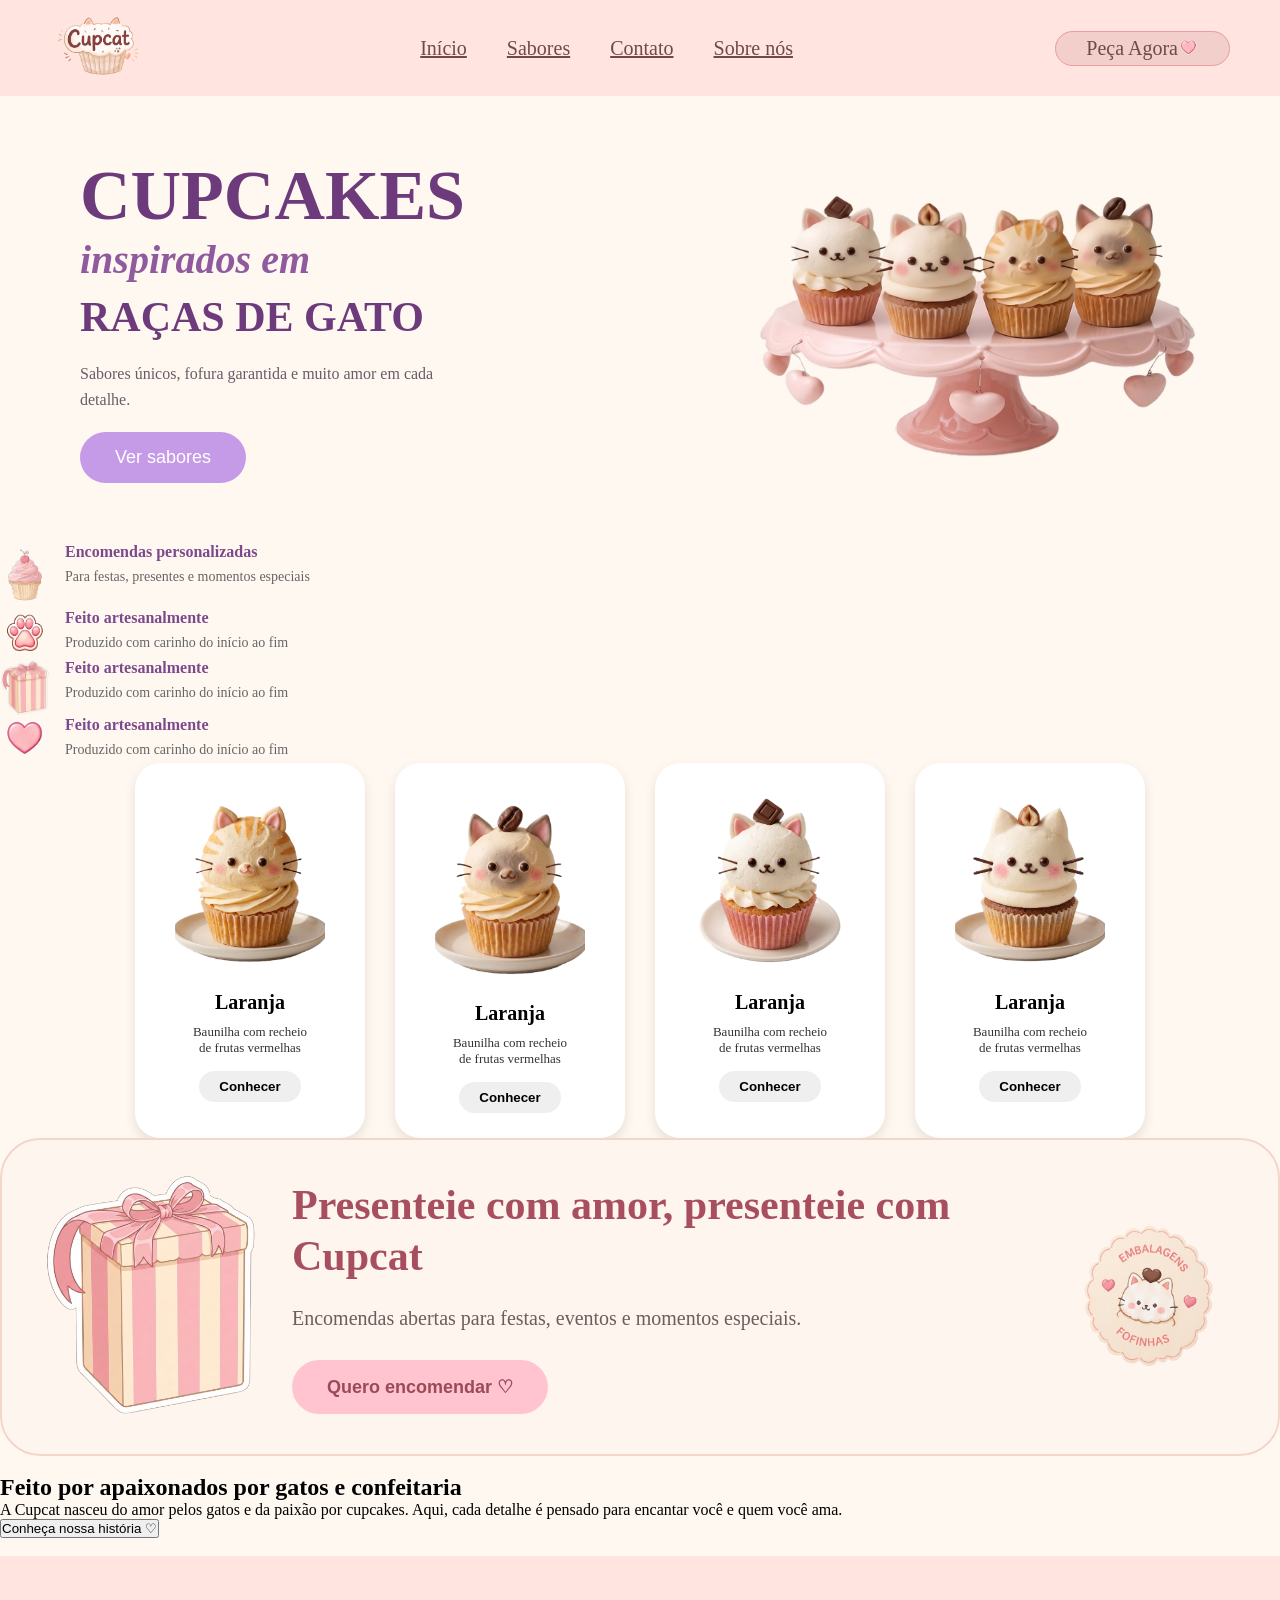
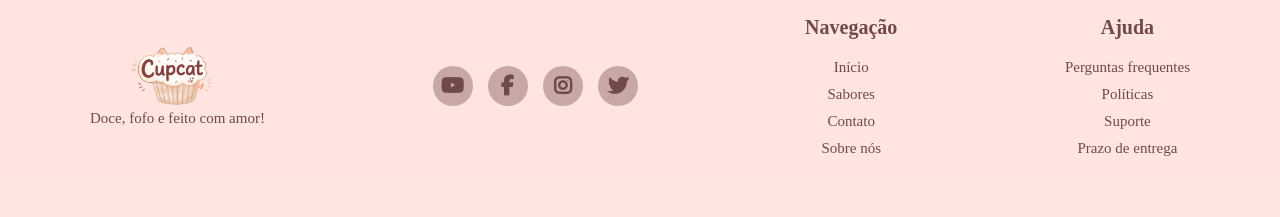
==== LandingPage.html @ 3f10b213 "CupCat" ====
<!DOCTYPE html>
<html lang="PT-BR">
<head>
    <meta charset="UTF-8">
    <meta name="viewport" content="width=device-width, initial-scale=1.0">
    <link rel="stylesheet" href="Style.css">
    <link rel="short icon" href="Art CupCat/LogoSemFundo.png">
    <link rel="stylesheet" href="https://cdnjs.cloudflare.com/ajax/libs/font-awesome/6.5.0/css/all.min.css">
    <title>CupCat</title>
</head>
    <nav>
        <div class="logo">
            <img src="Art CupCat/LogoSemFundo.png" alt="Logo CupCat">
        </div>
        <ul class="menu">
            <a href="#">Início</a>
            <a href="#">Sabores</a>
            <a href="#">Contato</a>
            <a href="#">Sobre nós</a>
        </ul>
        <button class="button">
            Peça Agora 
            <img src="Art CupCat/icons/iconcoracao.png" alt="Coração">
        </button>
    </nav>


    <section class="hero">
        <div class="hero-text">
            <h1>CUPCAKES</h1>

            <h2>inspirados em</h2>

            <h3>RAÇAS DE GATO</h3>

            <p>
            Sabores únicos, fofura garantida
            e muito amor em cada detalhe.
            </p>

            <button>Ver sabores</button>
        </div>

        <div class="cupcakesprato">
            <img src="Art CupCat/cupcakes/cupcakesJntos.png" alt="prato de cupcakes">
        </div>
    </section>

    <main class="beneficios">
        <div class="benefit-card">
            <img src="Art CupCat/icons/iconcupcake.png" alt="Cupcake">
            
            <div>
            <h4>Encomendas personalizadas</h4>
            <p>Para festas, presentes e momentos especiais</p>
            </div>
        </div>

        <div class="benefit-card">
            <img src="Art CupCat/icons/iconPata.png" alt="Patinha">
            
            <div>
            <h4>Feito artesanalmente</h4>
            <p>Produzido com carinho do início ao fim</p>
            </div>
        </div>
        <div class="benefit-card">
            <img src="Art CupCat/icons/iconcaixa.png" alt="Caixa Presente">
            
            <div>
            <h4>Feito artesanalmente</h4>
            <p>Produzido com carinho do início ao fim</p>
            </div>
        </div>
        <div class="benefit-card">
            <img src="Art CupCat/icons/iconcoracao.png" alt="Coração">
            
            <div>
            <h4>Feito artesanalmente</h4>
            <p>Produzido com carinho do início ao fim</p>
            </div>
        </div>
    </main>

    <main>
        <section class="sabores">
            <div class="cards">
                <div class="card">
                    <img src="Art CupCat/cupcakes/cupcatLaranja.png" alt="Persa">
                    <h2>Laranja</h2>
                    <p>Baunilha com recheio<br>de frutas vermelhas</p>
                    <button class="button-cards">Conhecer</button>
                </div>
                <div class="card">
                    <img src="Art CupCat/cupcakes/café.png" alt="Persa">
                    <h2>Laranja</h2>
                    <p>Baunilha com recheio<br>de frutas vermelhas</p>
                    <button class="button-cards">Conhecer</button>
                </div>
                <div class="card">
                    <img src="Art CupCat/cupcakes/chocvanilla.png" alt="Persa">
                    <h2>Laranja</h2>
                    <p>Baunilha com recheio<br>de frutas vermelhas</p>
                    <button class="button-cards">Conhecer</button>
                </div>
                <div class="card">
                    <img src="Art CupCat/cupcakes/avela.png" alt="Persa">
                    <h2>Laranja</h2>
                    <p>Baunilha com recheio<br>de frutas vermelhas</p>
                    <button class="button-cards">Conhecer</button>
                </div>
            </div>
        </section>
    </main>


    <div class="promo-card">

        <div class="promo-image">
            <img src="Art CupCat/icons/iconcaixa.png" alt="">
        </div>

        <div class="promo-content">
            <h2>
                Presenteie com amor,
                presenteie com Cupcat
            </h2>

            <p>
                Encomendas abertas para festas,
                eventos e momentos especiais.
            </p>

            <button>Quero encomendar ♡</button>
        </div>

        <div class="promo-side">
            <img src="Art CupCat/icons/seloEmbalagens.png" alt="">
        </div>
    </div>

    <div>
        <div class="promo-image">
            <img src="img/cozinheiro.png" alt="">
        </div>
        <div>
            <h2>
                Feito por apaixonados
                por gatos e confeitaria
            </h2>
            <p>
                A Cupcat nasceu do amor pelos gatos e da paixão
                por cupcakes. Aqui, cada detalhe é pensado para
                encantar você e quem você ama.
            </p>

        <button>Conheça nossa história ♡</button>
        </div>
        <div class="promo-side">
            <img src="img/novelo.png" alt="">
        </div>
    </div>


    <footer class="footer">
        <div class="footer-container">
            <div class="footerLogo">
                <img src="Art CupCat/LogoSemFundo.png" alt="Logo CupCat">
                <p>Doce, fofo e feito com amor!</p>
            </div>

            <div class="social">
                <i class="fa-brands fa-youtube"></i>
                <i class="fa-brands fa-facebook-f"></i>
                <i class="fa-brands fa-instagram"></i>
                <i class="fa-brands fa-twitter"></i>
            </div>

            <div class="footer-links">
                <h3>Navegação</h3>
                <a href="#">Início</a>
                <a href="#">Sabores</a>
                <a href="#">Contato</a>
                <a href="#">Sobre nós</a>
            </div>
            <div class="footer-links">
                <h3>Ajuda</h3>
                <a href="#">Perguntas frequentes</a>
                <a href="#">Políticas</a>
                <a href="#">Suporte</a>
                <a href="#">Prazo de entrega</a>
            </div>
        </div>
        
    </footer>
</body>
</html>
---- Style.css ----
/* variavel para cores */
:root {
    --roxo:       #b89fd4;
    --roxo-escuro:#8b6baa;
    --rosa:       #f7c5d5;
    --rosa-escuro:#e89ab5;
    --sakura: #ec9c9d;
    --gateway-smoke: #70494a;
    --creme:      #fff8f0;
    --amarelo:    #fef3c7;
    --misty-rose:   #f2cfca;
    --rosa-escurinho: #ca93a6;
    --mistky-clarinho: #ffe0dcca;
}

* {
    margin: 0;
    padding: 0;
    box-sizing: border-box;
}

body {
    background-color: var(--creme);
}
nav {
    background-color: var(--mistky-clarinho);
    display: flex;
    justify-content: space-between;
    align-items: center;
    padding: 16px 50px;
}
.logo img {
    height: 60px;
}
.menu {
    font-size: 20px;
    display: flex;
    align-items: center;
    gap: 40px;
    font-family: Georgia, 'Times New Roman', Times, serif;
    flex-wrap: wrap;
}
.menu a {
    color: var(--gateway-smoke);
    font-weight: 500;
}
.menu a:hover {
    color: var(--sakura);
}
.button {
    align-items: center;
    background-color: var(--misty-rose);
    color: var(--gateway-smoke);
    padding: 5px 30px;
    font-size: 20px;
    border: 1px solid var( --sakura);
    border-radius: 30px;
    font-family: Georgia, 'Times New Roman', Times, serif;
    display: flex;
    align-items: center;
    justify-content: center;
}
.button:hover {
    background-color: var(--sakura);
}
.button img {
    height: 20px;
    
}


.hero{
  display:flex;
  justify-content:space-between;
  align-items:center;
  padding:60px 80px;
}

.hero-text{
  max-width:400px;
}

.hero-text h1{
  font-size:70px;
  color:#6d3b7c;
  margin:0;
}

.hero-text h2{
  font-size:40px;
  font-style:italic;
  color:#8f5a9e;
  margin:0;
}

.hero-text h3{
  font-size:42px;
  color:#6d3b7c;
  margin-top:10px;
}

.hero-text p{
  color:#6b5b68;
  line-height:1.6;
  margin:20px 0;
}

.hero-text button{
  background:#c59be7;
  color:white;
  border:none;
  padding:15px 35px;
  border-radius:40px;
  font-size:18px;
  cursor:pointer;
  transition:.3s;
}

.hero-text button:hover{
  transform:scale(1.05);
}

/* IMAGEM */

.cupcakesprato img{
  width: 450px;
}
/* BENEFITS */

.benefits{
  background:white;
  margin:40px;
  border-radius:40px;
  padding:40px;

  display:grid;
  grid-template-columns:repeat(4,1fr);
  gap:20px;
}

.benefit-card{
  display:flex;
  gap:15px;
  align-items:flex-start;
}

.benefit-card img{
  width:50px;
}

.benefit-card h4{
  margin:0;
  color:#7c4a8c;
}

.benefit-card p{
  margin-top:8px;
  color:#666;
  font-size:14px;
}



.cards {
    size: 60px;
    display: flex;
    justify-content: center;
    gap: 30px;
    flex-wrap: wrap;
}
.card {
  width: 230px;
  background: white;
  border-radius: 25px;
  padding: 25px 15px;
  text-align: center;
  box-shadow: 0px 5px 12px rgba(0, 0, 0, 0.1);
  position: relative;
}

.card img {
  width: 150px;
  margin-bottom: 10px;
}

.card h2 {
  font-size: 20px;
  margin: 10px 0;
}

.card p {
  font-size: 13px;
  opacity: 0.8;
  margin-bottom: 15px;
}
.card button {
  border: none;
  padding: 8px 20px;
  border-radius: 20px;
  cursor: pointer;
  font-weight: bold;
}


.promo-section{
  padding:40px 80px;
  display:flex;
  flex-direction:column;
  gap:40px;
}

/* CARD */

.promo-card{
  background:#fff5ef;

  border:2px solid #f3d6c9;
  border-radius:40px;

  padding:30px 40px;

  display:flex;
  align-items:center;
  justify-content:space-between;
  gap:30px;

  position:relative;
  overflow:hidden;
}

/* SEGUNDO CARD */

.purple{
  background:#fff6fd;
  border-color:#ead5f2;
}

/* IMAGEM */

.promo-image img{
  width:220px;
}

/* TEXTO */

.promo-content{
  flex:1;
}

.promo-content h2{
  font-size:42px;
  line-height:1.2;
  color:#a84f5f;
  margin-bottom:20px;
}

.purple h2{
  color:#8f5ba7;
}

.promo-content p{
  font-size:20px;
  line-height:1.7;
  color:#6f5c5c;
  margin-bottom:25px;
}

/* BOTÃO */

.promo-content button{
  background:#ffc4cf;
  color:#9a4a58;

  border:none;
  border-radius:40px;

  padding:16px 35px;

  font-size:18px;
  font-weight:600;

  cursor:pointer;

  transition:.3s;
}

.purple button{
  background:#e4c6f6;
  color:#7a4c92;
}

.promo-content button:hover{
  transform:scale(1.05);
}

/* DECORAÇÃO LATERAL */

.promo-side img{
  width:180px;
  opacity:.95;
}


footer {
    font-family: Georgia, 'Times New Roman', Times, serif;
    padding: 60px;
    background-color: var(--mistky-clarinho);
    text-align: center;
}
.footerLogo img {
    height: 60px;
}
.footerLogo p {
    font-size: 15px;
    color: var(--gateway-smoke);
}
.footer-container {
    max-width: 1100px;
    margin: 0 auto;
    display: flex;
    justify-content: space-between;
    align-items: center;
    gap: 50px;
    flex-wrap: wrap;
}
.footer-links {
    display: flex;
    flex-direction: column;
    gap: 10px;
    color: var(--gateway-smoke);
}
.footer-links h3 {
    font-size: 20px;
    font-weight: bold;
    margin-bottom: 10px;
}
.footer-links a {
    color: var(--gateway-smoke);
    text-decoration: none;
    font-size: 15px;
}
.footer-links a:hover {
    color: var(--sakura);
}
.social {
    display: flex;
    gap: 15px;
    color: var(--gateway-smoke);
}
.social i {
    background: #70494a63;
    font-size: 20px;
    font-weight: bold;
    width: 40px;
    height: 40px;
    border-radius: 50%;
    display: flex;
    align-items: center;
    justify-content: center;
}
.social i:hover {
    background: #70494a75;
    color: var(--sakura);
}



@media (max-width: 900px) {
    nav {
        padding: 16px 24px;
    }
 
    .menu {
        font-size: 16px;
        gap: 20px;
    }
 
    .footer-container {
        justify-content: center;
        text-align: center;
    }
 
    .footer-links {
        text-align: center;
        align-items: center;
    }
}
 
/* Mobile */
@media (max-width: 600px) {
    nav {
        flex-direction: column;
        align-items: flex-start;
        padding: 16px 20px;
        gap: 12px;
    }
 
    .menu {
        font-size: 15px;
        gap: 14px;
    }
 
    .button {
        font-size: 15px;
        padding: 7px 22px;
    }
 
    .logo img {
        height: 48px;
    }
 
    footer {
        padding: 40px 16px;
    }
 
    .footerLogo img {
        height: 48px;
    }
 
    .footer-container {
        flex-direction: column;
        align-items: center;
        gap: 28px;
    }
 
    .footer-links {
        align-items: center;
        text-align: center;
    }
}
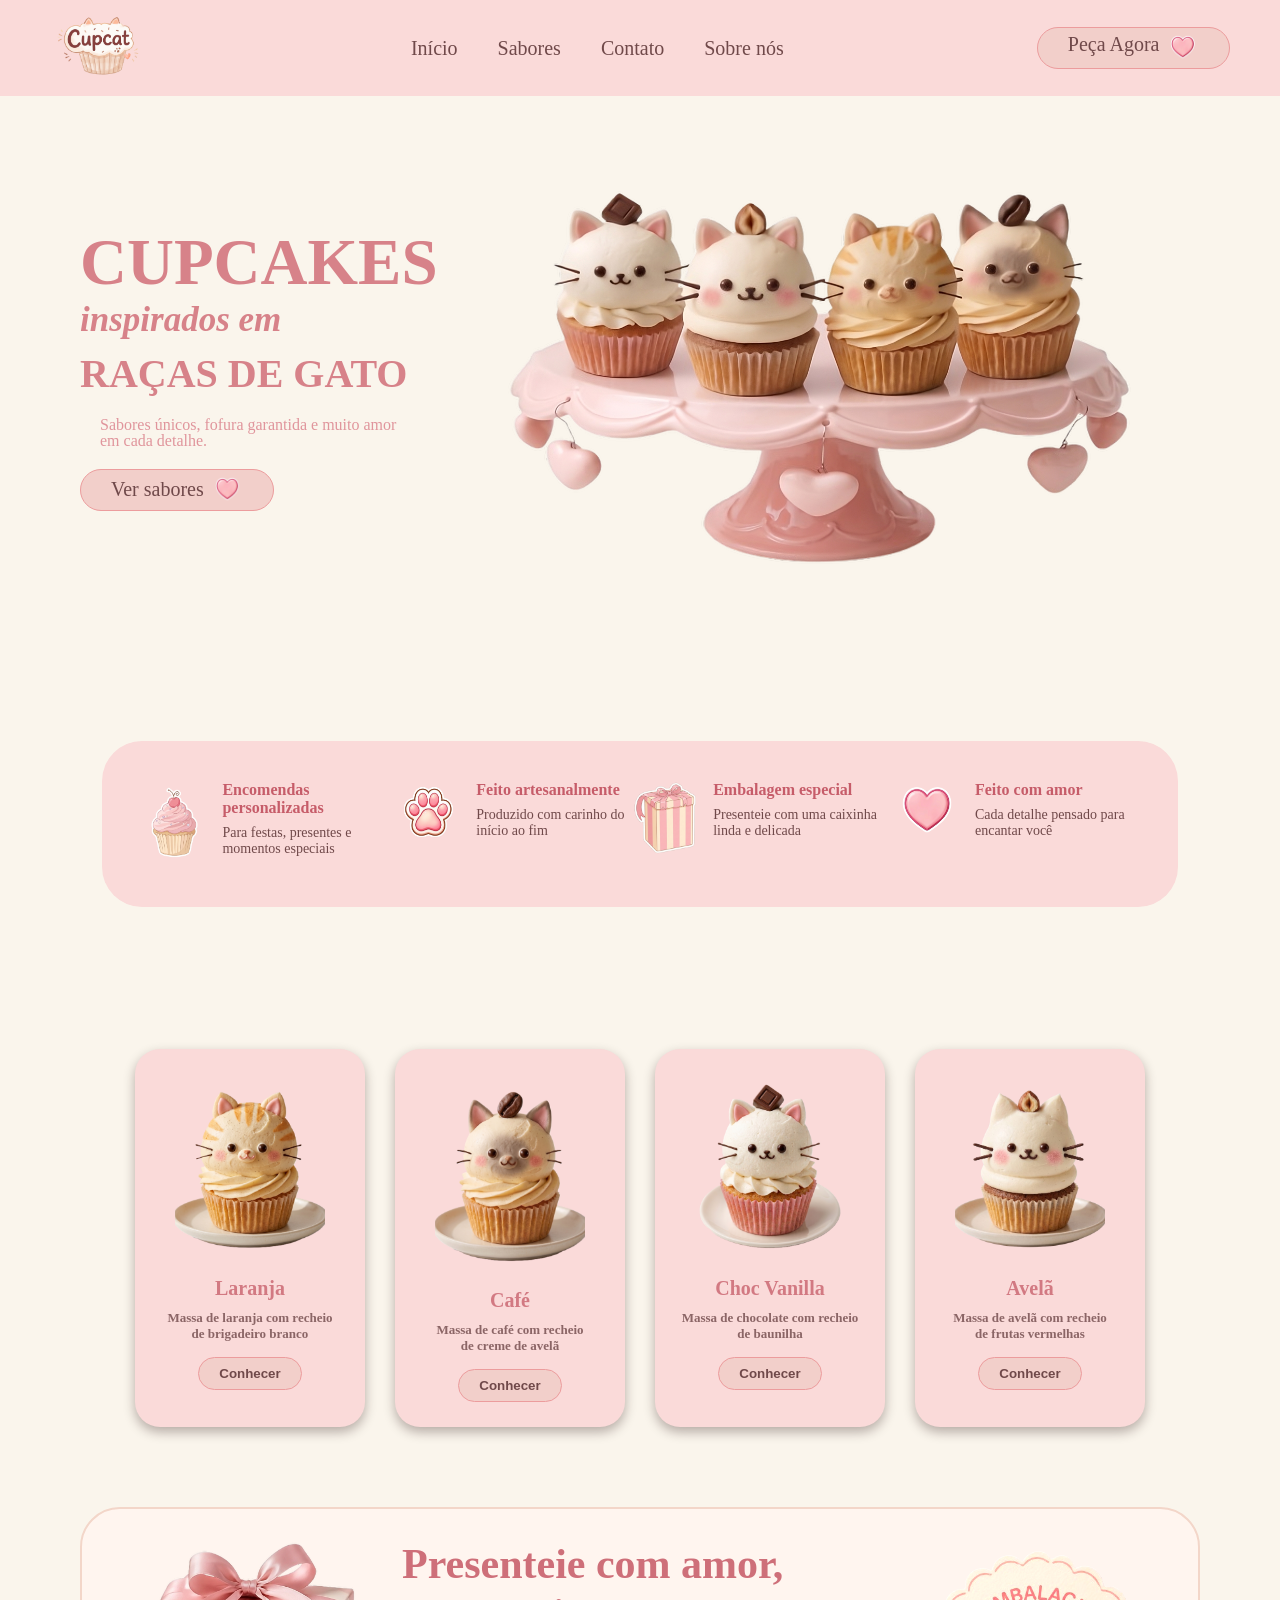
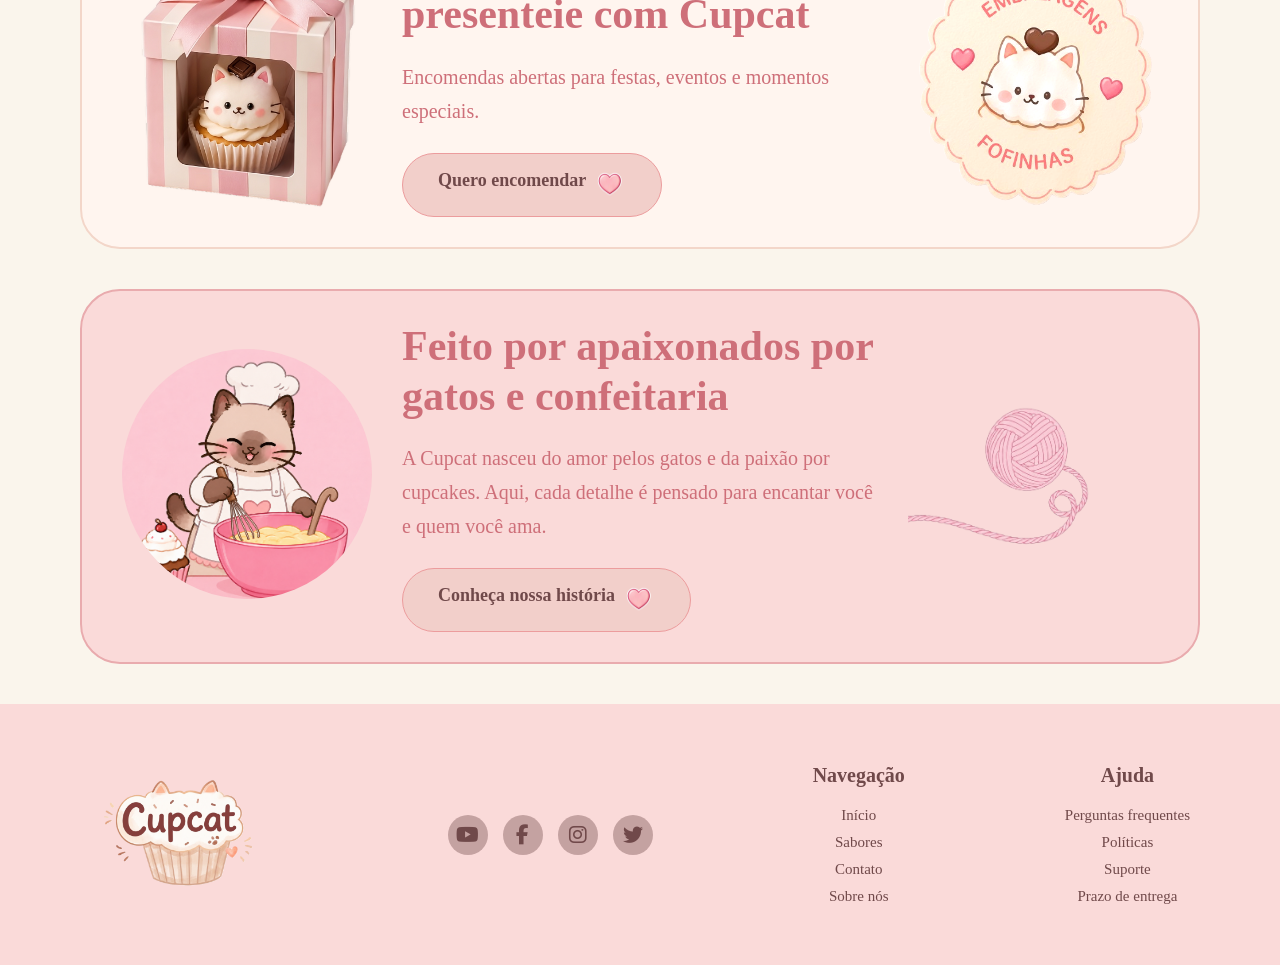
==== commit 0b87af3e: "CupCat" ====
--- a/LandingPage.html
+++ b/LandingPage.html
@@ -1,179 +1,192 @@
 <!DOCTYPE html>
-<html lang="PT-BR">
+<html lang="pt-BR">
 <head>
     <meta charset="UTF-8">
     <meta name="viewport" content="width=device-width, initial-scale=1.0">
     <link rel="stylesheet" href="Style.css">
-    <link rel="short icon" href="Art CupCat/LogoSemFundo.png">
+    <link rel="icon" href="Art CupCat/LogoSemFundo.png">
     <link rel="stylesheet" href="https://cdnjs.cloudflare.com/ajax/libs/font-awesome/6.5.0/css/all.min.css">
     <title>CupCat</title>
 </head>
+<body>
+
+    <!-- ✅ CORREÇÃO: nav agora está dentro do body -->
     <nav>
         <div class="logo">
             <img src="Art CupCat/LogoSemFundo.png" alt="Logo CupCat">
         </div>
+
+        <!-- ✅ CORREÇÃO: <a> agora estão dentro de <li>, dentro do <ul> -->
         <ul class="menu">
-            <a href="#">Início</a>
-            <a href="#">Sabores</a>
-            <a href="#">Contato</a>
-            <a href="#">Sobre nós</a>
+            <li><a href="#">Início</a></li>
+            <li><a href="#">Sabores</a></li>
+            <li><a href="#">Contato</a></li>
+            <li><a href="#">Sobre nós</a></li>
         </ul>
+
         <button class="button">
-            Peça Agora 
+            <span>Peça Agora</span> 
             <img src="Art CupCat/icons/iconcoracao.png" alt="Coração">
         </button>
     </nav>
 
-
-    <section class="hero">
-        <div class="hero-text">
-            <h1>CUPCAKES</h1>
-
-            <h2>inspirados em</h2>
-
-            <h3>RAÇAS DE GATO</h3>
-
-            <p>
-            Sabores únicos, fofura garantida
-            e muito amor em cada detalhe.
-            </p>
-
-            <button>Ver sabores</button>
-        </div>
-
-        <div class="cupcakesprato">
-            <img src="Art CupCat/cupcakes/cupcakesJntos.png" alt="prato de cupcakes">
-        </div>
-    </section>
-
-    <main class="beneficios">
-        <div class="benefit-card">
-            <img src="Art CupCat/icons/iconcupcake.png" alt="Cupcake">
-            
-            <div>
-            <h4>Encomendas personalizadas</h4>
-            <p>Para festas, presentes e momentos especiais</p>
-            </div>
-        </div>
-
-        <div class="benefit-card">
-            <img src="Art CupCat/icons/iconPata.png" alt="Patinha">
-            
-            <div>
-            <h4>Feito artesanalmente</h4>
-            <p>Produzido com carinho do início ao fim</p>
-            </div>
-        </div>
-        <div class="benefit-card">
-            <img src="Art CupCat/icons/iconcaixa.png" alt="Caixa Presente">
-            
-            <div>
-            <h4>Feito artesanalmente</h4>
-            <p>Produzido com carinho do início ao fim</p>
-            </div>
-        </div>
-        <div class="benefit-card">
-            <img src="Art CupCat/icons/iconcoracao.png" alt="Coração">
-            
-            <div>
-            <h4>Feito artesanalmente</h4>
-            <p>Produzido com carinho do início ao fim</p>
-            </div>
-        </div>
-    </main>
-
+    <!-- ✅ CORREÇÃO: Seções semânticas corretas -->
     <main>
+
+        <!-- HERO -->
+        <section class="hero">
+            <div class="hero-text">
+                <h1>CUPCAKES</h1>
+                <h2>inspirados em</h2>
+                <h3>RAÇAS DE GATO</h3>
+                <p>
+                    Sabores únicos, fofura garantida
+                    e muito amor em cada detalhe.
+                </p>
+                <button class="button">
+                    <span>Ver sabores</span> 
+                    <img src="Art CupCat/icons/iconcoracao.png" alt="Coração">
+                </button>
+            </div>
+
+            <div class="cupcakesprato">
+                <img src="Art CupCat/cupcakes/cupcakesJntos.png" alt="Prato de cupcakes">
+            </div>
+        </section>
+
+        <!-- BENEFÍCIOS -->
+        <!-- ✅ CORREÇÃO: classe "beneficios" alinhada com o CSS -->
+        <section class="beneficios">
+            <div class="benefit-card">
+                <img src="Art CupCat/icons/iconcupcake.png" alt="Cupcake">
+                <div>
+                    <h4>Encomendas personalizadas</h4>
+                    <p>Para festas, presentes e momentos especiais</p>
+                </div>
+            </div>
+
+            <div class="benefit-card">
+                <img src="Art CupCat/icons/iconPata.png" alt="Patinha">
+                <div>
+                    <h4>Feito artesanalmente</h4>
+                    <p>Produzido com carinho do início ao fim</p>
+                </div>
+            </div>
+
+            <div class="benefit-card">
+                <img src="Art CupCat/icons/iconcaixa.png" alt="Caixa presente">
+                <div>
+                    <!-- ✅ CORREÇÃO: conteúdo único para cada card -->
+                    <h4>Embalagem especial</h4>
+                    <p>Presenteie com uma caixinha linda e delicada</p>
+                </div>
+            </div>
+
+            <div class="benefit-card">
+                <img src="Art CupCat/icons/iconcoracao.png" alt="Coração">
+                <div>
+                    <h4>Feito com amor</h4>
+                    <p>Cada detalhe pensado para encantar você</p>
+                </div>
+            </div>
+        </section>
+
+        <!-- SABORES -->
         <section class="sabores">
             <div class="cards">
-                <div class="card">
-                    <img src="Art CupCat/cupcakes/cupcatLaranja.png" alt="Persa">
+                <!-- ✅ CORREÇÃO: nome, alt e descrição únicos para cada card -->
+                <div class="card">
+                    <img src="Art CupCat/cupcakes/cupcatLaranja.png" alt="Cupcake Laranja">
                     <h2>Laranja</h2>
-                    <p>Baunilha com recheio<br>de frutas vermelhas</p>
-                    <button class="button-cards">Conhecer</button>
-                </div>
-                <div class="card">
-                    <img src="Art CupCat/cupcakes/café.png" alt="Persa">
-                    <h2>Laranja</h2>
-                    <p>Baunilha com recheio<br>de frutas vermelhas</p>
-                    <button class="button-cards">Conhecer</button>
-                </div>
-                <div class="card">
-                    <img src="Art CupCat/cupcakes/chocvanilla.png" alt="Persa">
-                    <h2>Laranja</h2>
-                    <p>Baunilha com recheio<br>de frutas vermelhas</p>
-                    <button class="button-cards">Conhecer</button>
-                </div>
-                <div class="card">
-                    <img src="Art CupCat/cupcakes/avela.png" alt="Persa">
-                    <h2>Laranja</h2>
-                    <p>Baunilha com recheio<br>de frutas vermelhas</p>
-                    <button class="button-cards">Conhecer</button>
+                    <p>Massa de laranja com recheio<br>de brigadeiro branco</p>
+                    <button class="button-cards">Conhecer</button>
+                </div>
+                <div class="card">
+                    <img src="Art CupCat/cupcakes/café.png" alt="Cupcake Café">
+                    <h2>Café</h2>
+                    <p>Massa de café com recheio<br>de creme de avelã</p>
+                    <button class="button-cards">Conhecer</button>
+                </div>
+                <div class="card">
+                    <img src="Art CupCat/cupcakes/chocvanilla.png" alt="Cupcake Choc Vanilla">
+                    <h2>Choc Vanilla</h2>
+                    <p>Massa de chocolate com recheio<br>de baunilha</p>
+                    <button class="button-cards">Conhecer</button>
+                </div>
+                <div class="card">
+                    <img src="Art CupCat/cupcakes/avela.png" alt="Cupcake Avelã">
+                    <h2>Avelã</h2>
+                    <p>Massa de avelã com recheio<br>de frutas vermelhas</p>
+                    <button class="button-cards">Conhecer</button>
+                </div>
+            </div>
+        </section>
+
+        <!-- PROMO ENCOMENDAS -->
+        <section class="promo-section">
+
+            <div class="promo-card">
+                <div class="image-caixa">
+                    <img src="Art CupCat/cupcakes/cupcakeCaixa.png" alt="Caixa de presente">
+                </div>
+                <div class="promo-content">
+                    <h2>
+                        Presenteie com amor,
+                        presenteie com Cupcat
+                    </h2>
+                    <p>
+                        Encomendas abertas para festas,
+                        eventos e momentos especiais.
+                    </p>
+                    <button class="button">
+                        <span>Quero encomendar</span>
+                        <img src="Art CupCat/icons/iconcoracao.png" alt="Coração">
+                    </button>
+                </div>
+                <div class="promo-side">
+                    <img src="Art CupCat/icons/seloEmbalagens.png" alt="Selo de embalagens especiais">
+                </div>
+            </div>
+
+            <!-- ✅ CORREÇÃO: segundo card com classe correta -->
+            <div class="promo-card purple">
+                <div class="imagem-gato">
+                    <img src="Art CupCat/gatoCozinhando.png" alt="Confeiteira apaixonada">
+                </div>
+                <div class="promo-content">
+                    <h2>
+                        Feito por apaixonados
+                        por gatos e confeitaria
+                    </h2>
+                    <p>
+                        A Cupcat nasceu do amor pelos gatos e da paixão
+                        por cupcakes. Aqui, cada detalhe é pensado para
+                        encantar você e quem você ama.
+                    </p>
+                    <button class="button">
+                        <span>Conheça nossa história</span>
+                        <img src="Art CupCat/icons/iconcoracao.png" alt="Coração">
+                    </button>
+                </div>
+                <div class="promo-side">
+                    <img src="Art CupCat/icons/iconNovelo.png" alt="Novelo de lã">
                 </div>
             </div>
         </section>
     </main>
 
-
-    <div class="promo-card">
-
-        <div class="promo-image">
-            <img src="Art CupCat/icons/iconcaixa.png" alt="">
-        </div>
-
-        <div class="promo-content">
-            <h2>
-                Presenteie com amor,
-                presenteie com Cupcat
-            </h2>
-
-            <p>
-                Encomendas abertas para festas,
-                eventos e momentos especiais.
-            </p>
-
-            <button>Quero encomendar ♡</button>
-        </div>
-
-        <div class="promo-side">
-            <img src="Art CupCat/icons/seloEmbalagens.png" alt="">
-        </div>
-    </div>
-
-    <div>
-        <div class="promo-image">
-            <img src="img/cozinheiro.png" alt="">
-        </div>
-        <div>
-            <h2>
-                Feito por apaixonados
-                por gatos e confeitaria
-            </h2>
-            <p>
-                A Cupcat nasceu do amor pelos gatos e da paixão
-                por cupcakes. Aqui, cada detalhe é pensado para
-                encantar você e quem você ama.
-            </p>
-
-        <button>Conheça nossa história ♡</button>
-        </div>
-        <div class="promo-side">
-            <img src="img/novelo.png" alt="">
-        </div>
-    </div>
-
-
+    <!-- FOOTER -->
     <footer class="footer">
         <div class="footer-container">
             <div class="footerLogo">
                 <img src="Art CupCat/LogoSemFundo.png" alt="Logo CupCat">
-                <p>Doce, fofo e feito com amor!</p>
             </div>
 
             <div class="social">
-                <i class="fa-brands fa-youtube"></i>
-                <i class="fa-brands fa-facebook-f"></i>
-                <i class="fa-brands fa-instagram"></i>
-                <i class="fa-brands fa-twitter"></i>
+                <i class="fa-brands fa-youtube" aria-label="YouTube"></i>
+                <i class="fa-brands fa-facebook-f" aria-label="Facebook"></i>
+                <i class="fa-brands fa-instagram" aria-label="Instagram"></i>
+                <i class="fa-brands fa-twitter" aria-label="Twitter"></i>
             </div>
 
             <div class="footer-links">
@@ -183,6 +196,7 @@
                 <a href="#">Contato</a>
                 <a href="#">Sobre nós</a>
             </div>
+
             <div class="footer-links">
                 <h3>Ajuda</h3>
                 <a href="#">Perguntas frequentes</a>
@@ -191,7 +205,7 @@
                 <a href="#">Prazo de entrega</a>
             </div>
         </div>
-        
     </footer>
+
 </body>
 </html>
--- a/Style.css
+++ b/Style.css
@@ -1,16 +1,15 @@
-/* variavel para cores */
 :root {
-    --roxo:       #b89fd4;
-    --roxo-escuro:#8b6baa;
-    --rosa:       #f7c5d5;
-    --rosa-escuro:#e89ab5;
+    --PaleBlush: #fadad9;
+    --SoftCoral: #e9abae;
+    --WarnPink: #e0959c;
+    --MutedRspberry: #d78289;
+    --AntiqueRose: #ce6f79;
+    --VintagePink: #c65c69;
+    --creme: #fae9d7;
+    --brancoCreme: #faf5ec;
+    --gateway-smoke: #70494a;
     --sakura: #ec9c9d;
-    --gateway-smoke: #70494a;
-    --creme:      #fff8f0;
-    --amarelo:    #fef3c7;
-    --misty-rose:   #f2cfca;
-    --rosa-escurinho: #ca93a6;
-    --mistky-clarinho: #ffe0dcca;
+    --misty-rose: #f2cfca;
 }
 
 * {
@@ -18,20 +17,23 @@
     padding: 0;
     box-sizing: border-box;
 }
-
 body {
-    background-color: var(--creme);
-}
+    background-color: var(--brancoCreme);
+}
+
 nav {
-    background-color: var(--mistky-clarinho);
+    background-color: var(--PaleBlush);
     display: flex;
     justify-content: space-between;
     align-items: center;
     padding: 16px 50px;
 }
+
 .logo img {
     height: 60px;
 }
+
+/* ✅ CORREÇÃO: list-style removido pois agora usamos <li> corretamente */
 .menu {
     font-size: 20px;
     display: flex;
@@ -39,354 +41,391 @@
     gap: 40px;
     font-family: Georgia, 'Times New Roman', Times, serif;
     flex-wrap: wrap;
-}
+    list-style: none;
+}
+
 .menu a {
     color: var(--gateway-smoke);
     font-weight: 500;
+    text-decoration: none;
 }
 .menu a:hover {
     color: var(--sakura);
 }
+
 .button {
-    align-items: center;
     background-color: var(--misty-rose);
     color: var(--gateway-smoke);
     padding: 5px 30px;
     font-size: 20px;
-    border: 1px solid var( --sakura);
+    border: 1px solid var(--sakura);
     border-radius: 30px;
     font-family: Georgia, 'Times New Roman', Times, serif;
     display: flex;
-    align-items: center;
     justify-content: center;
+    gap: 8px;
+    cursor: pointer;
+    transition: background-color 0.3s;
 }
 .button:hover {
+    transform: scale(1.05);
     background-color: var(--sakura);
 }
 .button img {
     height: 20px;
-    
-}
-
-
-.hero{
-  display:flex;
-  justify-content:space-between;
-  align-items:center;
-  padding:60px 80px;
-}
-
-.hero-text{
-  max-width:400px;
-}
-
-.hero-text h1{
-  font-size:70px;
-  color:#6d3b7c;
-  margin:0;
-}
-
-.hero-text h2{
-  font-size:40px;
-  font-style:italic;
-  color:#8f5a9e;
-  margin:0;
-}
-
-.hero-text h3{
-  font-size:42px;
-  color:#6d3b7c;
-  margin-top:10px;
-}
-
-.hero-text p{
-  color:#6b5b68;
-  line-height:1.6;
-  margin:20px 0;
-}
-
-.hero-text button{
-  background:#c59be7;
-  color:white;
-  border:none;
-  padding:15px 35px;
-  border-radius:40px;
-  font-size:18px;
-  cursor:pointer;
-  transition:.3s;
-}
-
-.hero-text button:hover{
-  transform:scale(1.05);
-}
-
-/* IMAGEM */
-
-.cupcakesprato img{
-  width: 450px;
-}
-/* BENEFITS */
-
-.benefits{
-  background:white;
-  margin:40px;
-  border-radius:40px;
-  padding:40px;
-
-  display:grid;
-  grid-template-columns:repeat(4,1fr);
-  gap:20px;
-}
-
-.benefit-card{
-  display:flex;
-  gap:15px;
-  align-items:flex-start;
-}
-
-.benefit-card img{
-  width:50px;
-}
-
-.benefit-card h4{
-  margin:0;
-  color:#7c4a8c;
-}
-
-.benefit-card p{
-  margin-top:8px;
-  color:#666;
-  font-size:14px;
-}
-
-
-
+}
+
+/* ===========================
+   HERO
+=========================== */
+.hero {
+    display: flex;
+    justify-content: space-between;
+    align-items: center;
+    padding: 60px 80px;
+}
+.hero-text {
+    max-width: 350px;
+}
+.hero-text h1 {
+    font-size: 65px;
+    color: var(--MutedRspberry);
+    margin: 0;
+}
+.hero-text h2 {
+    font-size: 35px;
+    font-style: italic;
+    color: var(--MutedRspberry);
+    margin: 0;
+}
+.hero-text h3 {
+    font-size: 40px;
+    color: var(--MutedRspberry);
+    margin-top: 10px;
+}
+.hero-text p {
+    color: var(--WarnPink);
+    line-height: 1;
+    margin: 20px;
+}
+
+.hero-text button {
+    background-color: var(--misty-rose);
+    color: var(--gateway-smoke);
+    padding: 5px 30px;
+    font-size: 20px;
+    border: 1px solid var(--sakura);
+    border-radius: 30px;
+    font-family: Georgia, 'Times New Roman', Times, serif;
+    align-items: center;
+}
+.button img {
+    height: 30px;
+}
+.hero-text button:hover {
+    transform: scale(1.05);
+    background-color: var(--sakura);
+}
+
+.cupcakesprato img {
+    width: 50vw;
+    margin-right:  5vw;
+}
+
+
+
+.beneficios {
+    background: var(--PaleBlush);
+    margin: 8vw;
+    border-radius: 40px;
+    padding: 40px;
+    display: flex;
+    justify-content: center;
+    grid-template-columns: repeat(4, 1fr);
+}
+
+.benefit-card {
+    display: flex;
+    gap: 15px;
+    align-items: flex-start;
+}
+
+.benefit-card img {
+    width: 65px;
+}
+
+.benefit-card h4 {
+    color: var(--VintagePink);
+}
+
+.benefit-card p {
+    margin-top: 8px;
+    color: var(--gateway-smoke);
+    font-size: 14px;
+}
+
+/* ===========================
+   CARDS DE SABORES
+=========================== */
+/* ✅ CORREÇÃO: removido "size: 60px" que não é propriedade CSS válida */
 .cards {
-    size: 60px;
     display: flex;
     justify-content: center;
     gap: 30px;
     flex-wrap: wrap;
-}
+    padding: 40px 80px;
+}
+
 .card {
-  width: 230px;
-  background: white;
-  border-radius: 25px;
-  padding: 25px 15px;
-  text-align: center;
-  box-shadow: 0px 5px 12px rgba(0, 0, 0, 0.1);
-  position: relative;
-}
-
+    width: 230px;
+    background: var(--PaleBlush);
+    border-radius: 25px;
+    padding: 25px 15px;
+    text-align: center;
+    box-shadow: 0px 5px 12px rgba(28, 6, 6, 0.31);
+    position: relative;
+    transition: transform 0.3s;
+}
+.card:hover {
+    transform: translateY(-5px);
+}
 .card img {
-  width: 150px;
-  margin-bottom: 10px;
-}
-
+    width: 150px;
+    margin-bottom: 10px;
+}
 .card h2 {
-  font-size: 20px;
-  margin: 10px 0;
-}
-
+    font-size: 20px;
+    margin: 10px;
+    color: var(--AntiqueRose);
+    opacity: 0.9;
+    font-weight: bold;
+}
 .card p {
-  font-size: 13px;
-  opacity: 0.8;
-  margin-bottom: 15px;
-}
-.card button {
-  border: none;
-  padding: 8px 20px;
-  border-radius: 20px;
-  cursor: pointer;
-  font-weight: bold;
-}
-
-
-.promo-section{
-  padding:40px 80px;
-  display:flex;
-  flex-direction:column;
-  gap:40px;
-}
-
-/* CARD */
-
-.promo-card{
-  background:#fff5ef;
-
-  border:2px solid #f3d6c9;
-  border-radius:40px;
-
-  padding:30px 40px;
-
-  display:flex;
-  align-items:center;
-  justify-content:space-between;
-  gap:30px;
-
-  position:relative;
-  overflow:hidden;
-}
-
-/* SEGUNDO CARD */
-
-.purple{
-  background:#fff6fd;
-  border-color:#ead5f2;
-}
-
-/* IMAGEM */
-
-.promo-image img{
-  width:220px;
-}
-
-/* TEXTO */
-
-.promo-content{
-  flex:1;
-}
-
-.promo-content h2{
-  font-size:42px;
-  line-height:1.2;
-  color:#a84f5f;
-  margin-bottom:20px;
-}
-
-.purple h2{
-  color:#8f5ba7;
-}
-
-.promo-content p{
-  font-size:20px;
-  line-height:1.7;
-  color:#6f5c5c;
-  margin-bottom:25px;
-}
-
-/* BOTÃO */
-
-.promo-content button{
-  background:#ffc4cf;
-  color:#9a4a58;
-
-  border:none;
-  border-radius:40px;
-
-  padding:16px 35px;
-
-  font-size:18px;
-  font-weight:600;
-
-  cursor:pointer;
-
-  transition:.3s;
-}
-
-.purple button{
-  background:#e4c6f6;
-  color:#7a4c92;
-}
-
-.promo-content button:hover{
-  transform:scale(1.05);
-}
-
-/* DECORAÇÃO LATERAL */
-
-.promo-side img{
-  width:180px;
-  opacity:.95;
-}
-
-
+    font-size: 13px;
+    opacity: 0.8;
+    margin-bottom: 15px;
+    font-weight: bold;
+    color: var(--gateway-smoke);
+}
+.button-cards {
+    border: 1px solid var(--sakura);
+    padding: 8px 20px;
+    border-radius: 20px;
+    cursor: pointer;
+    font-weight: bold;
+    background-color: var(--misty-rose);
+    color: var(--gateway-smoke);
+    transition: background-color 0.3s;
+    border: 1px solid var(--sakura);
+}
+.button-cards:hover {
+    background-color: var(--sakura);
+    transform: scale(1.05);
+}
+
+/* ===========================
+   SEÇÃO PROMO
+=========================== */
+.promo-section {
+    padding: 40px 80px;
+    display: flex;
+    flex-direction: column;
+    gap: 40px;
+}
+
+.promo-card {
+    background: #fff5ef;
+    border: 2px solid #f3d6c9;
+    border-radius: 40px;
+    padding: 30px 40px;
+    display: flex;
+    align-items: center;
+    justify-content: space-between;
+    gap: 30px;
+    position: relative;
+    overflow: hidden;
+}
+
+.purple {
+    background: var(--PaleBlush);
+    border-color: var(--SoftCoral);
+}
+
+.image-caixa img {
+    width: 250px;
+}
+
+.imagem-gato img {
+    width: 250px;
+    border-radius: 50%;
+}
+
+.promo-content {
+    flex: 1;
+}
+
+.promo-content h2 {
+    font-size: 42px;
+    line-height: 1.2;
+    color: var(--AntiqueRose);
+    margin-bottom: 20px;
+}
+
+.purple .promo-content h2 {
+    color: var(--AntiqueRose);
+}
+
+.promo-content p {
+    font-size: 20px;
+    line-height: 1.7;
+    color: var(--AntiqueRose);
+    margin-bottom: 25px;
+}
+
+.promo-content button {
+    background-color: var(--misty-rose);
+    color: var(--gateway-smoke);
+    border: 1px solid var(--sakura);
+    border-radius: 40px;
+    padding: 16px 35px;
+    font-size: 18px;
+    font-weight: 600;
+    cursor: pointer;
+    transition: transform 0.3s;
+}
+.promo-content button:hover {
+    transform: scale(1.05);
+}
+.promo-side img {
+    width: 250px;
+}
+
+/* ===========================
+   FOOTER
+=========================== */
 footer {
     font-family: Georgia, 'Times New Roman', Times, serif;
     padding: 60px;
-    background-color: var(--mistky-clarinho);
+    background-color: var(--PaleBlush);
     text-align: center;
 }
 .footerLogo img {
-    height: 60px;
-}
-.footerLogo p {
-    font-size: 15px;
-    color: var(--gateway-smoke);
-}
+    height: 110px;
+}
+
 .footer-container {
     max-width: 1100px;
     margin: 0 auto;
     display: flex;
     justify-content: space-between;
     align-items: center;
-    gap: 50px;
+    gap: 40px;
     flex-wrap: wrap;
 }
+
 .footer-links {
     display: flex;
     flex-direction: column;
     gap: 10px;
     color: var(--gateway-smoke);
 }
+
 .footer-links h3 {
     font-size: 20px;
     font-weight: bold;
     margin-bottom: 10px;
 }
+
 .footer-links a {
     color: var(--gateway-smoke);
     text-decoration: none;
     font-size: 15px;
 }
+
 .footer-links a:hover {
     color: var(--sakura);
 }
+
 .social {
     display: flex;
     gap: 15px;
     color: var(--gateway-smoke);
 }
+
 .social i {
     background: #70494a63;
     font-size: 20px;
-    font-weight: bold;
     width: 40px;
     height: 40px;
     border-radius: 50%;
     display: flex;
     align-items: center;
     justify-content: center;
-}
+    cursor: pointer;
+    transition: background-color 0.3s, color 0.3s;
+}
+
 .social i:hover {
     background: #70494a75;
     color: var(--sakura);
 }
 
-
-
+/* ===========================
+   RESPONSIVO — TABLET
+=========================== */
 @media (max-width: 900px) {
     nav {
         padding: 16px 24px;
     }
- 
     .menu {
         font-size: 16px;
         gap: 20px;
     }
- 
+    /* ✅ MELHORIA: hero responsivo */
+    .hero {
+        flex-direction: column;
+        padding: 40px 30px;
+        text-align: center;
+    }
+    .hero-text {
+        max-width: 100%;
+    }
+    .cupcakesprato img {
+        width: 300px;
+        margin-top: 30px;
+    }
+    /* ✅ MELHORIA: benefícios responsivos */
+    .beneficios {
+        grid-template-columns: repeat(2, 1fr);
+        margin: 20px;
+    }
+    /* ✅ MELHORIA: promo responsivo */
+    .promo-section {
+        padding: 20px 30px;
+    }
+    .promo-card {
+        flex-direction: column;
+        text-align: center;
+        padding: 30px 20px;
+    }
+    .promo-content h2 {
+        font-size: 28px;
+    }
+    .promo-content p {
+        font-size: 16px;
+    }
     .footer-container {
         justify-content: center;
         text-align: center;
     }
- 
     .footer-links {
         text-align: center;
         align-items: center;
     }
 }
- 
-/* Mobile */
+/* ===========================
+   RESPONSIVO — MOBILE
+=========================== */
 @media (max-width: 600px) {
     nav {
         flex-direction: column;
@@ -394,35 +433,62 @@
         padding: 16px 20px;
         gap: 12px;
     }
- 
     .menu {
         font-size: 15px;
         gap: 14px;
     }
- 
     .button {
         font-size: 15px;
         padding: 7px 22px;
     }
- 
     .logo img {
         height: 48px;
     }
- 
+    .hero {
+        padding: 30px 20px;
+    }
+    .hero-text h1 {
+        font-size: 48px;
+    }
+    .hero-text h2 {
+        font-size: 26px;
+    }
+    .hero-text h3 {
+        font-size: 28px;
+    }
+    .cupcakesprato img {
+        width: 240px;
+    }
+    /* ✅ MELHORIA: benefícios em coluna no mobile */
+    .beneficios {
+        grid-template-columns: 1fr;
+        margin: 16px;
+        padding: 24px;
+    }
+    .cards {
+        padding: 20px;
+        gap: 20px;
+    }
+    .promo-section {
+        padding: 20px 16px;
+    }
+    .promo-image img {
+        width: 140px;
+    }
+    .promo-side img {
+        width: 100px;
+    }
     footer {
         padding: 40px 16px;
     }
- 
     .footerLogo img {
         height: 48px;
     }
- 
     .footer-container {
         flex-direction: column;
         align-items: center;
         gap: 28px;
     }
- 
     .footer-links {
         align-items: center;
         text-align: center;
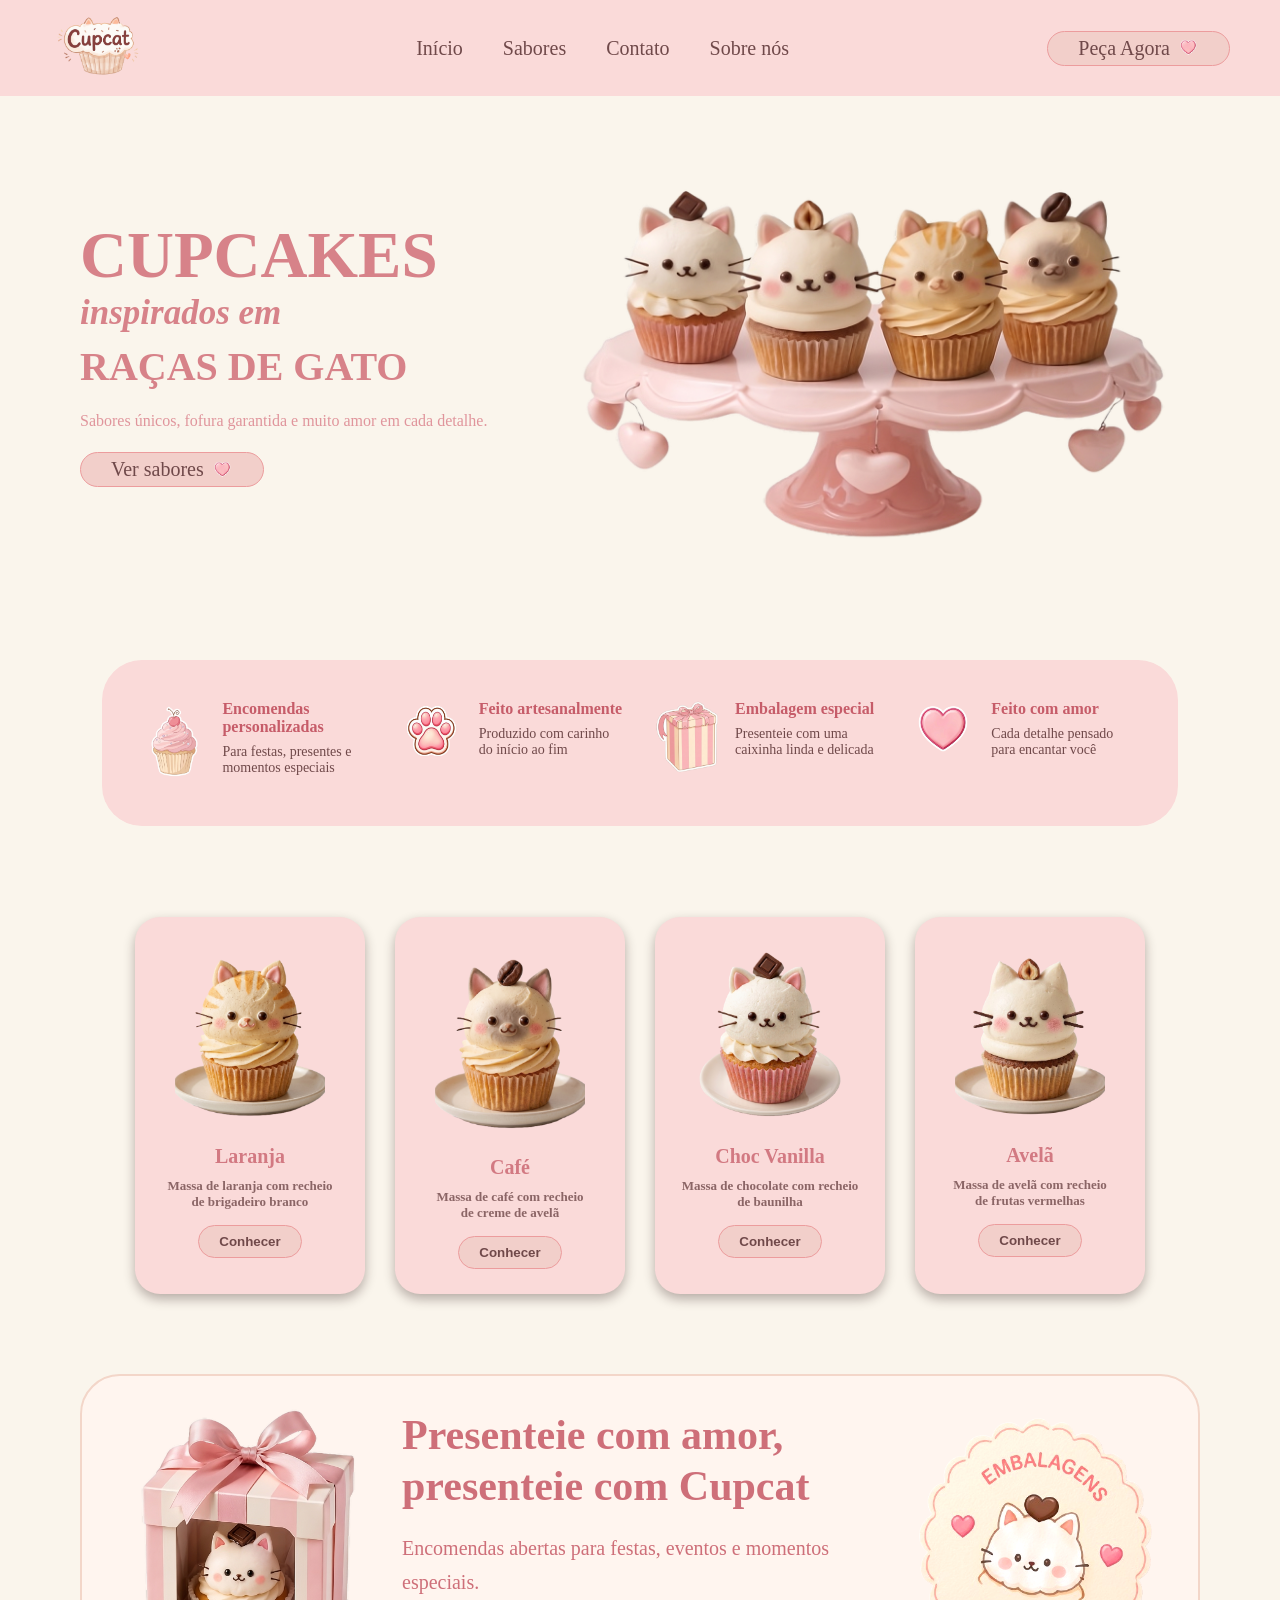
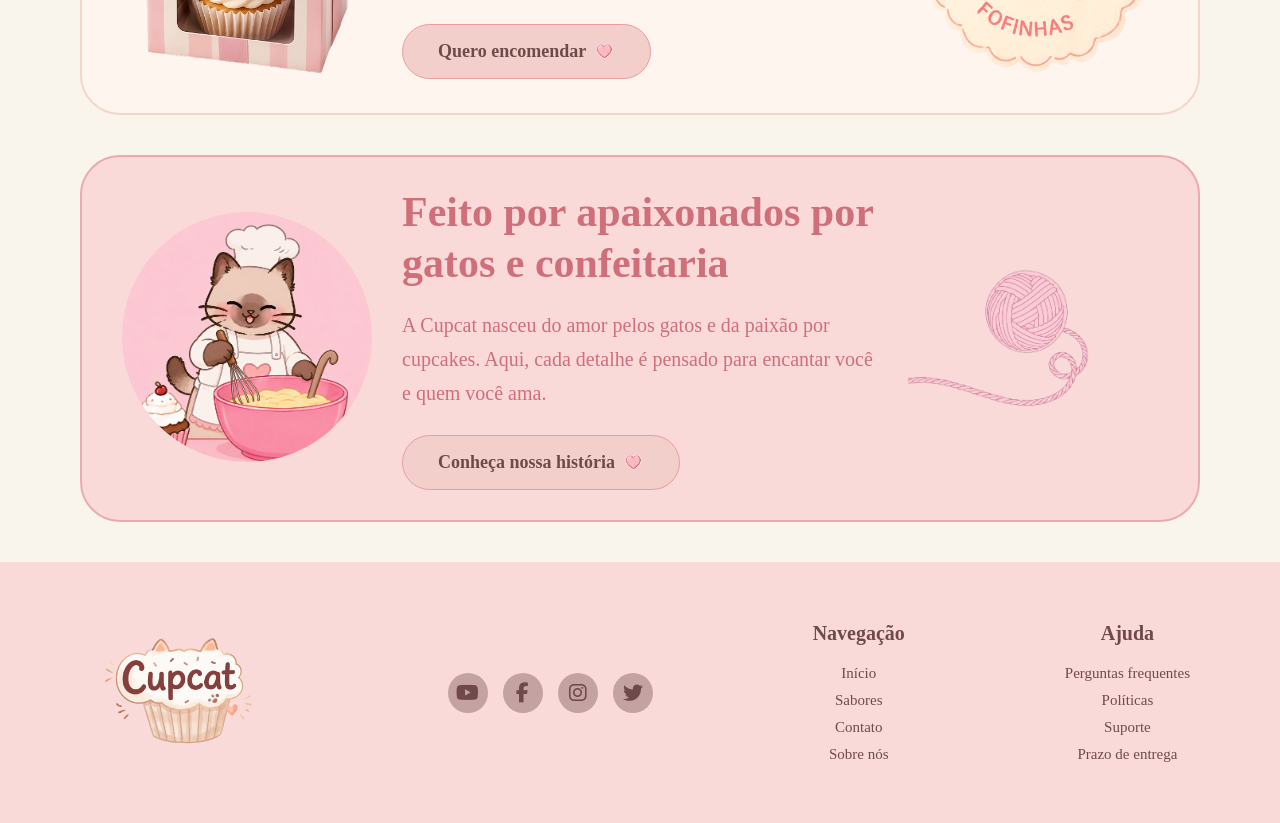
==== commit fdfb31fb: "atualizar" ====
--- a/LandingPage.html
+++ b/LandingPage.html
@@ -1,211 +1,285 @@
-<!DOCTYPE html>
+<!doctype html>
 <html lang="pt-BR">
-<head>
-    <meta charset="UTF-8">
-    <meta name="viewport" content="width=device-width, initial-scale=1.0">
-    <link rel="stylesheet" href="Style.css">
-    <link rel="icon" href="Art CupCat/LogoSemFundo.png">
-    <link rel="stylesheet" href="https://cdnjs.cloudflare.com/ajax/libs/font-awesome/6.5.0/css/all.min.css">
-    <title>CupCat</title>
-</head>
-<body>
-
-    <!-- ✅ CORREÇÃO: nav agora está dentro do body -->
-    <nav>
-        <div class="logo">
-            <img src="Art CupCat/LogoSemFundo.png" alt="Logo CupCat">
-        </div>
-
-        <!-- ✅ CORREÇÃO: <a> agora estão dentro de <li>, dentro do <ul> -->
-        <ul class="menu">
-            <li><a href="#">Início</a></li>
-            <li><a href="#">Sabores</a></li>
-            <li><a href="#">Contato</a></li>
-            <li><a href="#">Sobre nós</a></li>
-        </ul>
-
-        <button class="button">
-            <span>Peça Agora</span> 
-            <img src="Art CupCat/icons/iconcoracao.png" alt="Coração">
-        </button>
-    </nav>
-
-    <!-- ✅ CORREÇÃO: Seções semânticas corretas -->
-    <main>
-
-        <!-- HERO -->
-        <section class="hero">
-            <div class="hero-text">
-                <h1>CUPCAKES</h1>
-                <h2>inspirados em</h2>
-                <h3>RAÇAS DE GATO</h3>
-                <p>
-                    Sabores únicos, fofura garantida
-                    e muito amor em cada detalhe.
-                </p>
+    <head>
+        <meta charset="UTF-8" />
+        <meta name="viewport" content="width=device-width, initial-scale=1.0" />
+        <meta
+            name="description"
+            content="CupCat — cupcakes artesanais inspirados em raças de gato. Sabores únicos, embalagens especiais e encomendas para festas e momentos especiais."
+        />
+        <meta name="theme-color" content="#fadad9" />
+
+        <meta property="og:type" content="website" />
+        <meta property="og:title" content="CupCat — Cupcakes inspirados em raças de gato" />
+        <meta
+            property="og:description"
+            content="Sabores únicos, fofura garantida e muito amor em cada detalhe."
+        />
+        <meta property="og:image" content="Art CupCat/LogoSemFundo.png" />
+
+        <link rel="stylesheet" href="Style.css" />
+        <link rel="icon" href="Art CupCat/LogoSemFundo.png" />
+        <link
+            rel="stylesheet"
+            href="https://cdnjs.cloudflare.com/ajax/libs/font-awesome/6.5.0/css/all.min.css"
+        />
+        <title>CupCat</title>
+    </head>
+    <body>
+        <header>
+            <nav>
+                <div class="logo">
+                    <img src="Art CupCat/LogoSemFundo.png" alt="Logo CupCat" />
+                </div>
+
+                <ul class="menu">
+                    <li><a href="#">Início</a></li>
+                    <li><a href="#">Sabores</a></li>
+                    <li><a href="#">Contato</a></li>
+                    <li><a href="#">Sobre nós</a></li>
+                </ul>
+
                 <button class="button">
-                    <span>Ver sabores</span> 
-                    <img src="Art CupCat/icons/iconcoracao.png" alt="Coração">
+                    <span>Peça Agora</span>
+                    <img src="Art CupCat/icons/iconcoracao.png" alt="" />
                 </button>
-            </div>
-
-            <div class="cupcakesprato">
-                <img src="Art CupCat/cupcakes/cupcakesJntos.png" alt="Prato de cupcakes">
-            </div>
-        </section>
-
-        <!-- BENEFÍCIOS -->
-        <!-- ✅ CORREÇÃO: classe "beneficios" alinhada com o CSS -->
-        <section class="beneficios">
-            <div class="benefit-card">
-                <img src="Art CupCat/icons/iconcupcake.png" alt="Cupcake">
-                <div>
-                    <h4>Encomendas personalizadas</h4>
-                    <p>Para festas, presentes e momentos especiais</p>
-                </div>
-            </div>
-
-            <div class="benefit-card">
-                <img src="Art CupCat/icons/iconPata.png" alt="Patinha">
-                <div>
-                    <h4>Feito artesanalmente</h4>
-                    <p>Produzido com carinho do início ao fim</p>
-                </div>
-            </div>
-
-            <div class="benefit-card">
-                <img src="Art CupCat/icons/iconcaixa.png" alt="Caixa presente">
-                <div>
-                    <!-- ✅ CORREÇÃO: conteúdo único para cada card -->
-                    <h4>Embalagem especial</h4>
-                    <p>Presenteie com uma caixinha linda e delicada</p>
-                </div>
-            </div>
-
-            <div class="benefit-card">
-                <img src="Art CupCat/icons/iconcoracao.png" alt="Coração">
-                <div>
-                    <h4>Feito com amor</h4>
-                    <p>Cada detalhe pensado para encantar você</p>
-                </div>
-            </div>
-        </section>
-
-        <!-- SABORES -->
-        <section class="sabores">
-            <div class="cards">
-                <!-- ✅ CORREÇÃO: nome, alt e descrição únicos para cada card -->
-                <div class="card">
-                    <img src="Art CupCat/cupcakes/cupcatLaranja.png" alt="Cupcake Laranja">
-                    <h2>Laranja</h2>
-                    <p>Massa de laranja com recheio<br>de brigadeiro branco</p>
-                    <button class="button-cards">Conhecer</button>
-                </div>
-                <div class="card">
-                    <img src="Art CupCat/cupcakes/café.png" alt="Cupcake Café">
-                    <h2>Café</h2>
-                    <p>Massa de café com recheio<br>de creme de avelã</p>
-                    <button class="button-cards">Conhecer</button>
-                </div>
-                <div class="card">
-                    <img src="Art CupCat/cupcakes/chocvanilla.png" alt="Cupcake Choc Vanilla">
-                    <h2>Choc Vanilla</h2>
-                    <p>Massa de chocolate com recheio<br>de baunilha</p>
-                    <button class="button-cards">Conhecer</button>
-                </div>
-                <div class="card">
-                    <img src="Art CupCat/cupcakes/avela.png" alt="Cupcake Avelã">
-                    <h2>Avelã</h2>
-                    <p>Massa de avelã com recheio<br>de frutas vermelhas</p>
-                    <button class="button-cards">Conhecer</button>
-                </div>
-            </div>
-        </section>
-
-        <!-- PROMO ENCOMENDAS -->
-        <section class="promo-section">
-
-            <div class="promo-card">
-                <div class="image-caixa">
-                    <img src="Art CupCat/cupcakes/cupcakeCaixa.png" alt="Caixa de presente">
-                </div>
-                <div class="promo-content">
-                    <h2>
-                        Presenteie com amor,
-                        presenteie com Cupcat
-                    </h2>
+            </nav>
+        </header>
+
+        <main>
+            <section class="hero">
+                <div class="hero-text">
+                    <h1>CUPCAKES</h1>
+                    <h2>inspirados em</h2>
+                    <h3>RAÇAS DE GATO</h3>
                     <p>
-                        Encomendas abertas para festas,
-                        eventos e momentos especiais.
+                        Sabores únicos, fofura garantida e muito amor em cada
+                        detalhe.
                     </p>
                     <button class="button">
-                        <span>Quero encomendar</span>
-                        <img src="Art CupCat/icons/iconcoracao.png" alt="Coração">
+                        <span>Ver sabores</span>
+                        <img src="Art CupCat/icons/iconcoracao.png" alt="" />
                     </button>
                 </div>
-                <div class="promo-side">
-                    <img src="Art CupCat/icons/seloEmbalagens.png" alt="Selo de embalagens especiais">
+
+                <div class="cupcakesprato">
+                    <img
+                        src="Art CupCat/cupcakes/cupcakesJntos.png"
+                        alt="Prato de cupcakes"
+                    />
+                </div>
+            </section>
+
+            <section class="beneficios">
+                <div class="benefit-card">
+                    <img
+                        src="Art CupCat/icons/iconcupcake.png"
+                        alt=""
+                        loading="lazy"
+                    />
+                    <div>
+                        <h3>Encomendas personalizadas</h3>
+                        <p>Para festas, presentes e momentos especiais</p>
+                    </div>
+                </div>
+
+                <div class="benefit-card">
+                    <img
+                        src="Art CupCat/icons/iconPata.png"
+                        alt=""
+                        loading="lazy"
+                    />
+                    <div>
+                        <h3>Feito artesanalmente</h3>
+                        <p>Produzido com carinho do início ao fim</p>
+                    </div>
+                </div>
+
+                <div class="benefit-card">
+                    <img
+                        src="Art CupCat/icons/iconcaixa.png"
+                        alt=""
+                        loading="lazy"
+                    />
+                    <div>
+                        <h3>Embalagem especial</h3>
+                        <p>Presenteie com uma caixinha linda e delicada</p>
+                    </div>
+                </div>
+
+                <div class="benefit-card">
+                    <img
+                        src="Art CupCat/icons/iconcoracao.png"
+                        alt=""
+                        loading="lazy"
+                    />
+                    <div>
+                        <h3>Feito com amor</h3>
+                        <p>Cada detalhe pensado para encantar você</p>
+                    </div>
+                </div>
+            </section>
+
+            <section class="sabores">
+                <div class="cards">
+                    <div class="card">
+                        <img
+                            src="Art CupCat/cupcakes/cupcatLaranja.png"
+                            alt="Cupcake Laranja"
+                            loading="lazy"
+                        />
+                        <h3>Laranja</h3>
+                        <p>
+                            Massa de laranja com recheio<br />de brigadeiro
+                            branco
+                        </p>
+                        <button class="button-cards">Conhecer</button>
+                    </div>
+
+                    <div class="card">
+                        <img
+                            src="Art CupCat/cupcakes/cafe.png"
+                            alt="Cupcake Café"
+                            loading="lazy"
+                        />
+                        <h3>Café</h3>
+                        <p>Massa de café com recheio<br />de creme de avelã</p>
+                        <button class="button-cards">Conhecer</button>
+                    </div>
+
+                    <div class="card">
+                        <img
+                            src="Art CupCat/cupcakes/chocvanilla.png"
+                            alt="Cupcake Choc Vanilla"
+                            loading="lazy"
+                        />
+                        <h3>Choc Vanilla</h3>
+                        <p>Massa de chocolate com recheio<br />de baunilha</p>
+                        <button class="button-cards">Conhecer</button>
+                    </div>
+
+                    <div class="card">
+                        <img
+                            src="Art CupCat/cupcakes/avela.png"
+                            alt="Cupcake Avelã"
+                            loading="lazy"
+                        />
+                        <h3>Avelã</h3>
+                        <p>
+                            Massa de avelã com recheio<br />de frutas vermelhas
+                        </p>
+                        <button class="button-cards">Conhecer</button>
+                    </div>
+                </div>
+            </section>
+
+            <section class="promo-section">
+                <div class="promo-card">
+                    <div class="image-caixa">
+                        <img
+                            src="Art CupCat/cupcakes/cupcakeCaixa.png"
+                            alt="Caixa de presente"
+                            loading="lazy"
+                        />
+                    </div>
+                    <div class="promo-content">
+                        <h2>Presenteie com amor, presenteie com Cupcat</h2>
+                        <p>
+                            Encomendas abertas para festas, eventos e momentos
+                            especiais.
+                        </p>
+                        <button class="button">
+                            <span>Quero encomendar</span>
+                            <img
+                                src="Art CupCat/icons/iconcoracao.png"
+                                alt=""
+                            />
+                        </button>
+                    </div>
+                    <div class="promo-side">
+                        <img
+                            src="Art CupCat/icons/seloEmbalagens.png"
+                            alt="Selo de embalagens especiais"
+                            loading="lazy"
+                        />
+                    </div>
+                </div>
+
+                <div class="promo-card purple">
+                    <div class="imagem-gato">
+                        <img
+                            src="Art CupCat/gatoCozinhando.png"
+                            alt="Confeiteira apaixonada"
+                            loading="lazy"
+                        />
+                    </div>
+                    <div class="promo-content">
+                        <h2>Feito por apaixonados por gatos e confeitaria</h2>
+                        <p>
+                            A Cupcat nasceu do amor pelos gatos e da paixão por
+                            cupcakes. Aqui, cada detalhe é pensado para encantar
+                            você e quem você ama.
+                        </p>
+                        <button class="button">
+                            <span>Conheça nossa história</span>
+                            <img
+                                src="Art CupCat/icons/iconcoracao.png"
+                                alt=""
+                            />
+                        </button>
+                    </div>
+                    <div class="promo-side">
+                        <img
+                            src="Art CupCat/icons/iconNovelo.png"
+                            alt="Novelo de lã"
+                            loading="lazy"
+                        />
+                    </div>
+                </div>
+            </section>
+        </main>
+
+        <footer class="footer">
+            <div class="footer-container">
+                <div class="footerLogo">
+                    <img
+                        src="Art CupCat/LogoSemFundo.png"
+                        alt="Logo CupCat"
+                        loading="lazy"
+                    />
+                </div>
+
+                <div class="social">
+                    <a href="#" aria-label="YouTube">
+                        <i class="fa-brands fa-youtube" aria-hidden="true"></i>
+                    </a>
+                    <a href="#" aria-label="Facebook">
+                        <i class="fa-brands fa-facebook-f" aria-hidden="true"></i>
+                    </a>
+                    <a href="#" aria-label="Instagram">
+                        <i class="fa-brands fa-instagram" aria-hidden="true"></i>
+                    </a>
+                    <a href="#" aria-label="Twitter">
+                        <i class="fa-brands fa-twitter" aria-hidden="true"></i>
+                    </a>
+                </div>
+
+                <div class="footer-links">
+                    <h3>Navegação</h3>
+                    <a href="#">Início</a>
+                    <a href="#">Sabores</a>
+                    <a href="#">Contato</a>
+                    <a href="#">Sobre nós</a>
+                </div>
+
+                <div class="footer-links">
+                    <h3>Ajuda</h3>
+                    <a href="#">Perguntas frequentes</a>
+                    <a href="#">Políticas</a>
+                    <a href="#">Suporte</a>
+                    <a href="#">Prazo de entrega</a>
                 </div>
             </div>
-
-            <!-- ✅ CORREÇÃO: segundo card com classe correta -->
-            <div class="promo-card purple">
-                <div class="imagem-gato">
-                    <img src="Art CupCat/gatoCozinhando.png" alt="Confeiteira apaixonada">
-                </div>
-                <div class="promo-content">
-                    <h2>
-                        Feito por apaixonados
-                        por gatos e confeitaria
-                    </h2>
-                    <p>
-                        A Cupcat nasceu do amor pelos gatos e da paixão
-                        por cupcakes. Aqui, cada detalhe é pensado para
-                        encantar você e quem você ama.
-                    </p>
-                    <button class="button">
-                        <span>Conheça nossa história</span>
-                        <img src="Art CupCat/icons/iconcoracao.png" alt="Coração">
-                    </button>
-                </div>
-                <div class="promo-side">
-                    <img src="Art CupCat/icons/iconNovelo.png" alt="Novelo de lã">
-                </div>
-            </div>
-        </section>
-    </main>
-
-    <!-- FOOTER -->
-    <footer class="footer">
-        <div class="footer-container">
-            <div class="footerLogo">
-                <img src="Art CupCat/LogoSemFundo.png" alt="Logo CupCat">
-            </div>
-
-            <div class="social">
-                <i class="fa-brands fa-youtube" aria-label="YouTube"></i>
-                <i class="fa-brands fa-facebook-f" aria-label="Facebook"></i>
-                <i class="fa-brands fa-instagram" aria-label="Instagram"></i>
-                <i class="fa-brands fa-twitter" aria-label="Twitter"></i>
-            </div>
-
-            <div class="footer-links">
-                <h3>Navegação</h3>
-                <a href="#">Início</a>
-                <a href="#">Sabores</a>
-                <a href="#">Contato</a>
-                <a href="#">Sobre nós</a>
-            </div>
-
-            <div class="footer-links">
-                <h3>Ajuda</h3>
-                <a href="#">Perguntas frequentes</a>
-                <a href="#">Políticas</a>
-                <a href="#">Suporte</a>
-                <a href="#">Prazo de entrega</a>
-            </div>
-        </div>
-    </footer>
-
-</body>
-</html>+        </footer>
+    </body>
+</html>
--- a/Style.css
+++ b/Style.css
@@ -1,8 +1,8 @@
 :root {
     --PaleBlush: #fadad9;
     --SoftCoral: #e9abae;
-    --WarnPink: #e0959c;
-    --MutedRspberry: #d78289;
+    --WarmPink: #e0959c;
+    --MutedRaspberry: #d78289;
     --AntiqueRose: #ce6f79;
     --VintagePink: #c65c69;
     --creme: #fae9d7;
@@ -17,29 +17,49 @@
     padding: 0;
     box-sizing: border-box;
 }
+
 body {
     background-color: var(--brancoCreme);
 }
 
+img {
+    max-width: 100%;
+    height: auto;
+}
+
+:focus:not(:focus-visible) {
+    outline: none;
+}
+
+:focus-visible {
+    outline: 2px solid var(--AntiqueRose);
+    outline-offset: 3px;
+    border-radius: 4px;
+}
+
+/* ===========================
+   NAV
+=========================== */
 nav {
     background-color: var(--PaleBlush);
     display: flex;
     justify-content: space-between;
     align-items: center;
     padding: 16px 50px;
+    flex-wrap: wrap;
+    gap: 16px;
 }
 
 .logo img {
     height: 60px;
 }
 
-/* ✅ CORREÇÃO: list-style removido pois agora usamos <li> corretamente */
 .menu {
     font-size: 20px;
     display: flex;
     align-items: center;
     gap: 40px;
-    font-family: Georgia, 'Times New Roman', Times, serif;
+    font-family: Georgia, "Times New Roman", Times, serif;
     flex-wrap: wrap;
     list-style: none;
 }
@@ -48,11 +68,16 @@
     color: var(--gateway-smoke);
     font-weight: 500;
     text-decoration: none;
-}
+    transition: color 0.3s;
+}
+
 .menu a:hover {
     color: var(--sakura);
 }
 
+/* ===========================
+   BOTÕES
+=========================== */
 .button {
     background-color: var(--misty-rose);
     color: var(--gateway-smoke);
@@ -60,19 +85,25 @@
     font-size: 20px;
     border: 1px solid var(--sakura);
     border-radius: 30px;
-    font-family: Georgia, 'Times New Roman', Times, serif;
-    display: flex;
+    font-family: Georgia, "Times New Roman", Times, serif;
+    display: inline-flex;
+    align-items: center;
     justify-content: center;
     gap: 8px;
     cursor: pointer;
-    transition: background-color 0.3s;
-}
+    transition:
+        background-color 0.3s,
+        transform 0.3s;
+}
+
 .button:hover {
     transform: scale(1.05);
     background-color: var(--sakura);
 }
+
 .button img {
     height: 20px;
+    width: auto;
 }
 
 /* ===========================
@@ -83,65 +114,60 @@
     justify-content: space-between;
     align-items: center;
     padding: 60px 80px;
-}
+    gap: 40px;
+    flex-wrap: wrap;
+}
+
 .hero-text {
-    max-width: 350px;
-}
+    flex: 1 1 320px;
+    max-width: 420px;
+}
+
 .hero-text h1 {
     font-size: 65px;
-    color: var(--MutedRspberry);
-    margin: 0;
-}
+    color: var(--MutedRaspberry);
+}
+
 .hero-text h2 {
     font-size: 35px;
     font-style: italic;
-    color: var(--MutedRspberry);
-    margin: 0;
-}
+    color: var(--MutedRaspberry);
+}
+
 .hero-text h3 {
     font-size: 40px;
-    color: var(--MutedRspberry);
+    color: var(--MutedRaspberry);
     margin-top: 10px;
 }
+
 .hero-text p {
-    color: var(--WarnPink);
-    line-height: 1;
-    margin: 20px;
-}
-
-.hero-text button {
-    background-color: var(--misty-rose);
-    color: var(--gateway-smoke);
-    padding: 5px 30px;
-    font-size: 20px;
-    border: 1px solid var(--sakura);
-    border-radius: 30px;
-    font-family: Georgia, 'Times New Roman', Times, serif;
-    align-items: center;
-}
-.button img {
-    height: 30px;
-}
-.hero-text button:hover {
-    transform: scale(1.05);
-    background-color: var(--sakura);
+    color: var(--WarmPink);
+    line-height: 1.4;
+    margin: 20px 0;
+}
+
+.cupcakesprato {
+    flex: 1 1 320px;
+    display: flex;
+    justify-content: center;
 }
 
 .cupcakesprato img {
-    width: 50vw;
-    margin-right:  5vw;
-}
-
-
-
+    width: 100%;
+    max-width: 600px;
+}
+
+/* ===========================
+   BENEFÍCIOS
+=========================== */
 .beneficios {
     background: var(--PaleBlush);
-    margin: 8vw;
+    margin: 4vw 8vw;
     border-radius: 40px;
     padding: 40px;
-    display: flex;
-    justify-content: center;
+    display: grid;
     grid-template-columns: repeat(4, 1fr);
+    gap: 30px;
 }
 
 .benefit-card {
@@ -152,10 +178,12 @@
 
 .benefit-card img {
     width: 65px;
-}
-
-.benefit-card h4 {
+    flex-shrink: 0;
+}
+
+.benefit-card h3 {
     color: var(--VintagePink);
+    font-size: 16px;
 }
 
 .benefit-card p {
@@ -167,7 +195,6 @@
 /* ===========================
    CARDS DE SABORES
 =========================== */
-/* ✅ CORREÇÃO: removido "size: 60px" que não é propriedade CSS válida */
 .cards {
     display: flex;
     justify-content: center;
@@ -183,23 +210,26 @@
     padding: 25px 15px;
     text-align: center;
     box-shadow: 0px 5px 12px rgba(28, 6, 6, 0.31);
-    position: relative;
     transition: transform 0.3s;
 }
+
 .card:hover {
     transform: translateY(-5px);
 }
+
 .card img {
     width: 150px;
-    margin-bottom: 10px;
-}
-.card h2 {
+    margin: 0 auto 10px;
+}
+
+.card h3 {
     font-size: 20px;
     margin: 10px;
     color: var(--AntiqueRose);
     opacity: 0.9;
     font-weight: bold;
 }
+
 .card p {
     font-size: 13px;
     opacity: 0.8;
@@ -207,6 +237,7 @@
     font-weight: bold;
     color: var(--gateway-smoke);
 }
+
 .button-cards {
     border: 1px solid var(--sakura);
     padding: 8px 20px;
@@ -215,9 +246,11 @@
     font-weight: bold;
     background-color: var(--misty-rose);
     color: var(--gateway-smoke);
-    transition: background-color 0.3s;
-    border: 1px solid var(--sakura);
-}
+    transition:
+        background-color 0.3s,
+        transform 0.3s;
+}
+
 .button-cards:hover {
     background-color: var(--sakura);
     transform: scale(1.05);
@@ -242,8 +275,7 @@
     align-items: center;
     justify-content: space-between;
     gap: 30px;
-    position: relative;
-    overflow: hidden;
+    flex-wrap: wrap;
 }
 
 .purple {
@@ -251,7 +283,8 @@
     border-color: var(--SoftCoral);
 }
 
-.image-caixa img {
+.image-caixa img,
+.promo-side img {
     width: 250px;
 }
 
@@ -261,7 +294,7 @@
 }
 
 .promo-content {
-    flex: 1;
+    flex: 1 1 300px;
 }
 
 .promo-content h2 {
@@ -269,10 +302,6 @@
     line-height: 1.2;
     color: var(--AntiqueRose);
     margin-bottom: 20px;
-}
-
-.purple .promo-content h2 {
-    color: var(--AntiqueRose);
 }
 
 .promo-content p {
@@ -293,24 +322,24 @@
     cursor: pointer;
     transition: transform 0.3s;
 }
+
 .promo-content button:hover {
     transform: scale(1.05);
 }
-.promo-side img {
-    width: 250px;
-}
 
 /* ===========================
    FOOTER
 =========================== */
 footer {
-    font-family: Georgia, 'Times New Roman', Times, serif;
+    font-family: Georgia, "Times New Roman", Times, serif;
     padding: 60px;
     background-color: var(--PaleBlush);
     text-align: center;
 }
+
 .footerLogo img {
     height: 110px;
+    margin: 0 auto;
 }
 
 .footer-container {
@@ -340,6 +369,7 @@
     color: var(--gateway-smoke);
     text-decoration: none;
     font-size: 15px;
+    transition: color 0.3s;
 }
 
 .footer-links a:hover {
@@ -352,8 +382,9 @@
     color: var(--gateway-smoke);
 }
 
-.social i {
+.social a {
     background: #70494a63;
+    color: var(--gateway-smoke);
     font-size: 20px;
     width: 40px;
     height: 40px;
@@ -362,135 +393,214 @@
     align-items: center;
     justify-content: center;
     cursor: pointer;
-    transition: background-color 0.3s, color 0.3s;
-}
-
-.social i:hover {
+    text-decoration: none;
+    transition:
+        background-color 0.3s,
+        color 0.3s;
+}
+
+.social a:hover {
     background: #70494a75;
     color: var(--sakura);
 }
 
 /* ===========================
+   RESPONSIVO — DESKTOP PEQUENO / TABLET GRANDE
+=========================== */
+@media (max-width: 1024px) {
+    nav {
+        padding: 16px 32px;
+    }
+
+    .hero {
+        padding: 40px 40px;
+    }
+
+    .hero-text h1 {
+        font-size: 56px;
+    }
+
+    .hero-text h3 {
+        font-size: 36px;
+    }
+
+    .beneficios {
+        grid-template-columns: repeat(2, 1fr);
+        margin: 4vw;
+        gap: 24px;
+    }
+
+    .cards {
+        padding: 30px 40px;
+    }
+
+    .promo-section {
+        padding: 30px 40px;
+    }
+
+    .promo-content h2 {
+        font-size: 34px;
+    }
+
+    .promo-content p {
+        font-size: 18px;
+    }
+}
+
+/* ===========================
    RESPONSIVO — TABLET
 =========================== */
-@media (max-width: 900px) {
+@media (max-width: 768px) {
     nav {
         padding: 16px 24px;
     }
+
     .menu {
         font-size: 16px;
         gap: 20px;
     }
-    /* ✅ MELHORIA: hero responsivo */
+
     .hero {
         flex-direction: column;
-        padding: 40px 30px;
         text-align: center;
-    }
+        padding: 40px 24px;
+    }
+
     .hero-text {
         max-width: 100%;
     }
+
+    .hero-text p {
+        margin: 20px auto;
+    }
+
     .cupcakesprato img {
-        width: 300px;
-        margin-top: 30px;
-    }
-    /* ✅ MELHORIA: benefícios responsivos */
-    .beneficios {
-        grid-template-columns: repeat(2, 1fr);
-        margin: 20px;
-    }
-    /* ✅ MELHORIA: promo responsivo */
-    .promo-section {
-        padding: 20px 30px;
-    }
+        max-width: 380px;
+    }
+
     .promo-card {
         flex-direction: column;
         text-align: center;
-        padding: 30px 20px;
-    }
+        padding: 30px 24px;
+    }
+
     .promo-content h2 {
         font-size: 28px;
     }
+
     .promo-content p {
         font-size: 16px;
     }
+
     .footer-container {
         justify-content: center;
         text-align: center;
     }
+
     .footer-links {
+        align-items: center;
         text-align: center;
-        align-items: center;
-    }
-}
+    }
+}
+
 /* ===========================
    RESPONSIVO — MOBILE
 =========================== */
 @media (max-width: 600px) {
     nav {
         flex-direction: column;
-        align-items: flex-start;
+        align-items: center;
         padding: 16px 20px;
         gap: 12px;
     }
+
     .menu {
         font-size: 15px;
         gap: 14px;
-    }
+        justify-content: center;
+    }
+
     .button {
         font-size: 15px;
         padding: 7px 22px;
     }
+
     .logo img {
         height: 48px;
     }
+
     .hero {
         padding: 30px 20px;
     }
+
     .hero-text h1 {
-        font-size: 48px;
-    }
+        font-size: 44px;
+    }
+
     .hero-text h2 {
-        font-size: 26px;
-    }
+        font-size: 24px;
+    }
+
     .hero-text h3 {
         font-size: 28px;
     }
+
     .cupcakesprato img {
-        width: 240px;
-    }
-    /* ✅ MELHORIA: benefícios em coluna no mobile */
+        max-width: 260px;
+    }
+
     .beneficios {
         grid-template-columns: 1fr;
         margin: 16px;
         padding: 24px;
-    }
+        gap: 20px;
+    }
+
     .cards {
         padding: 20px;
         gap: 20px;
     }
+
     .promo-section {
         padding: 20px 16px;
-    }
-    .promo-image img {
-        width: 140px;
-    }
+        gap: 24px;
+    }
+
+    .promo-card {
+        padding: 24px 16px;
+    }
+
+    .image-caixa img,
+    .imagem-gato img,
     .promo-side img {
-        width: 100px;
-    }
+        width: 200px;
+    }
+
+    .promo-content h2 {
+        font-size: 24px;
+    }
+
+    .promo-content button {
+        padding: 12px 28px;
+        font-size: 16px;
+    }
+
     footer {
         padding: 40px 16px;
     }
+
     .footerLogo img {
-        height: 48px;
-    }
+        height: 64px;
+    }
+
     .footer-container {
         flex-direction: column;
         align-items: center;
         gap: 28px;
     }
+
     .footer-links {
         align-items: center;
         text-align: center;
     }
-}+}
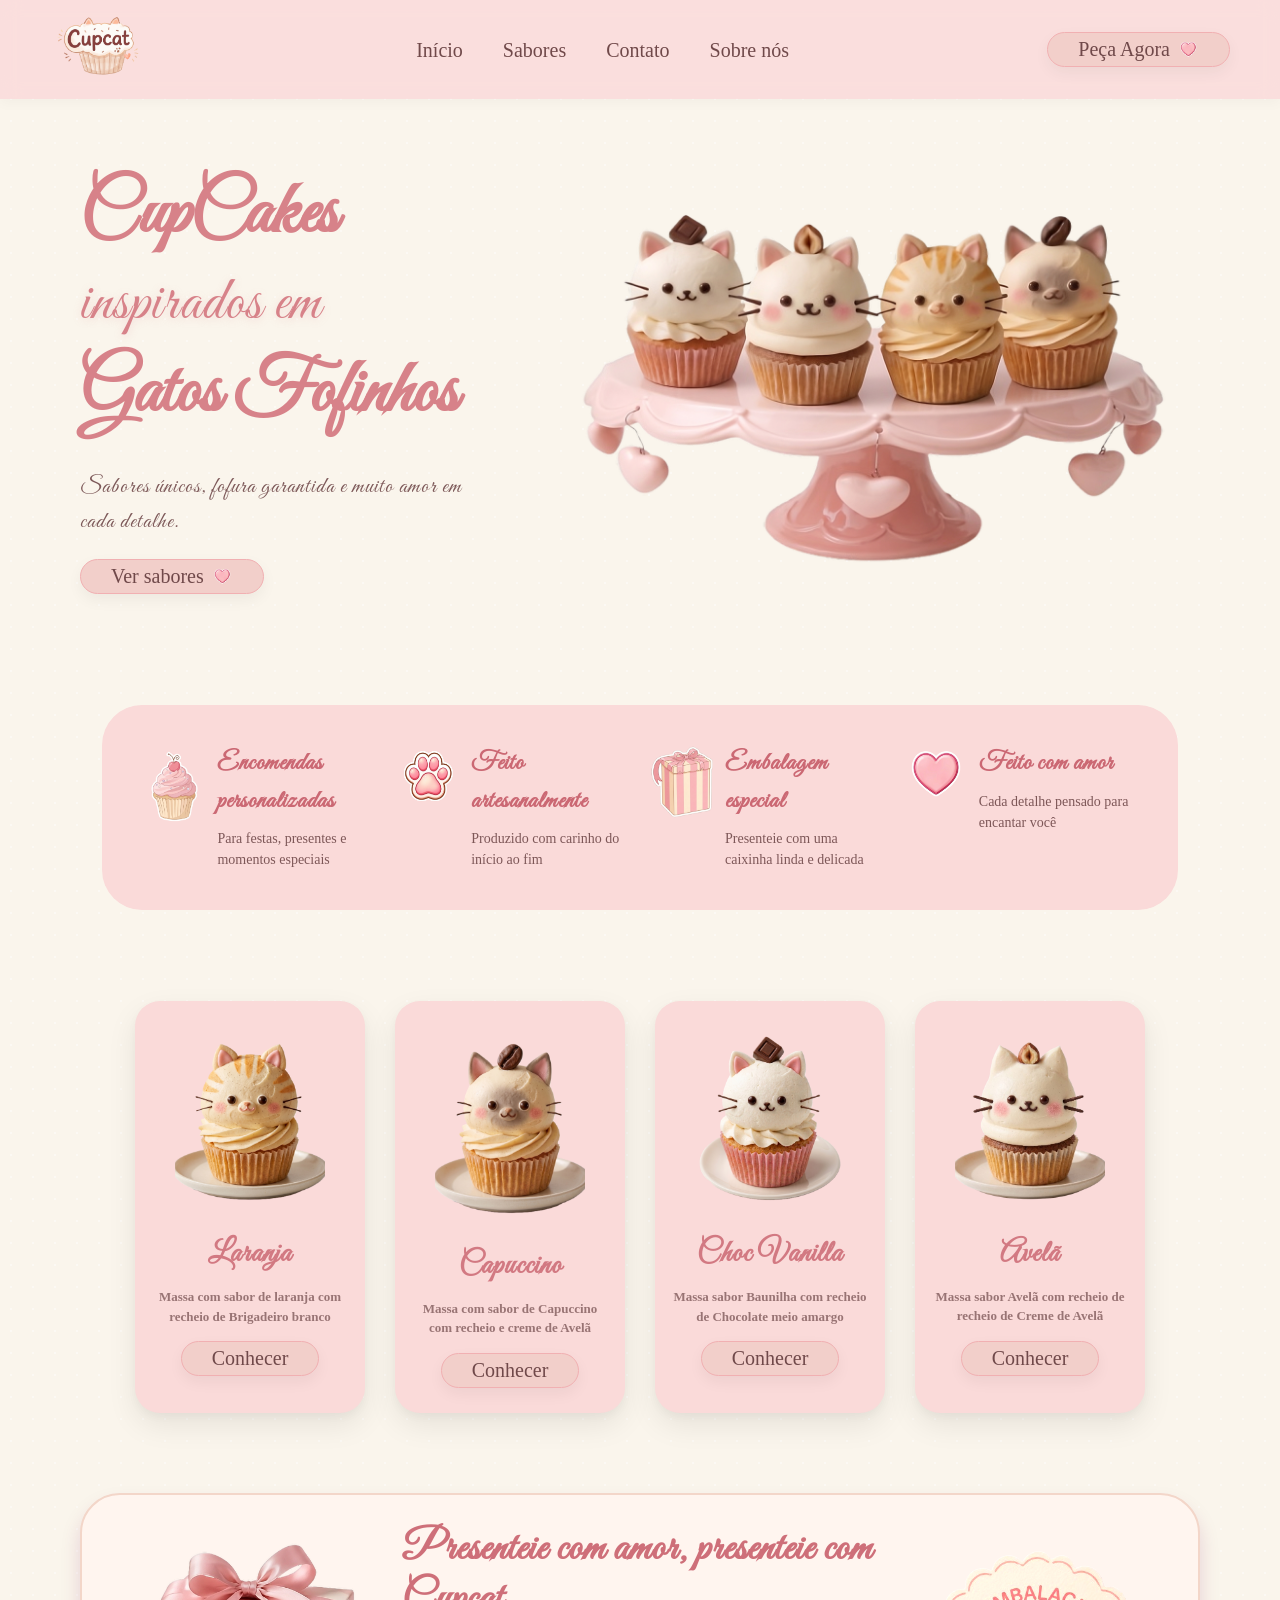
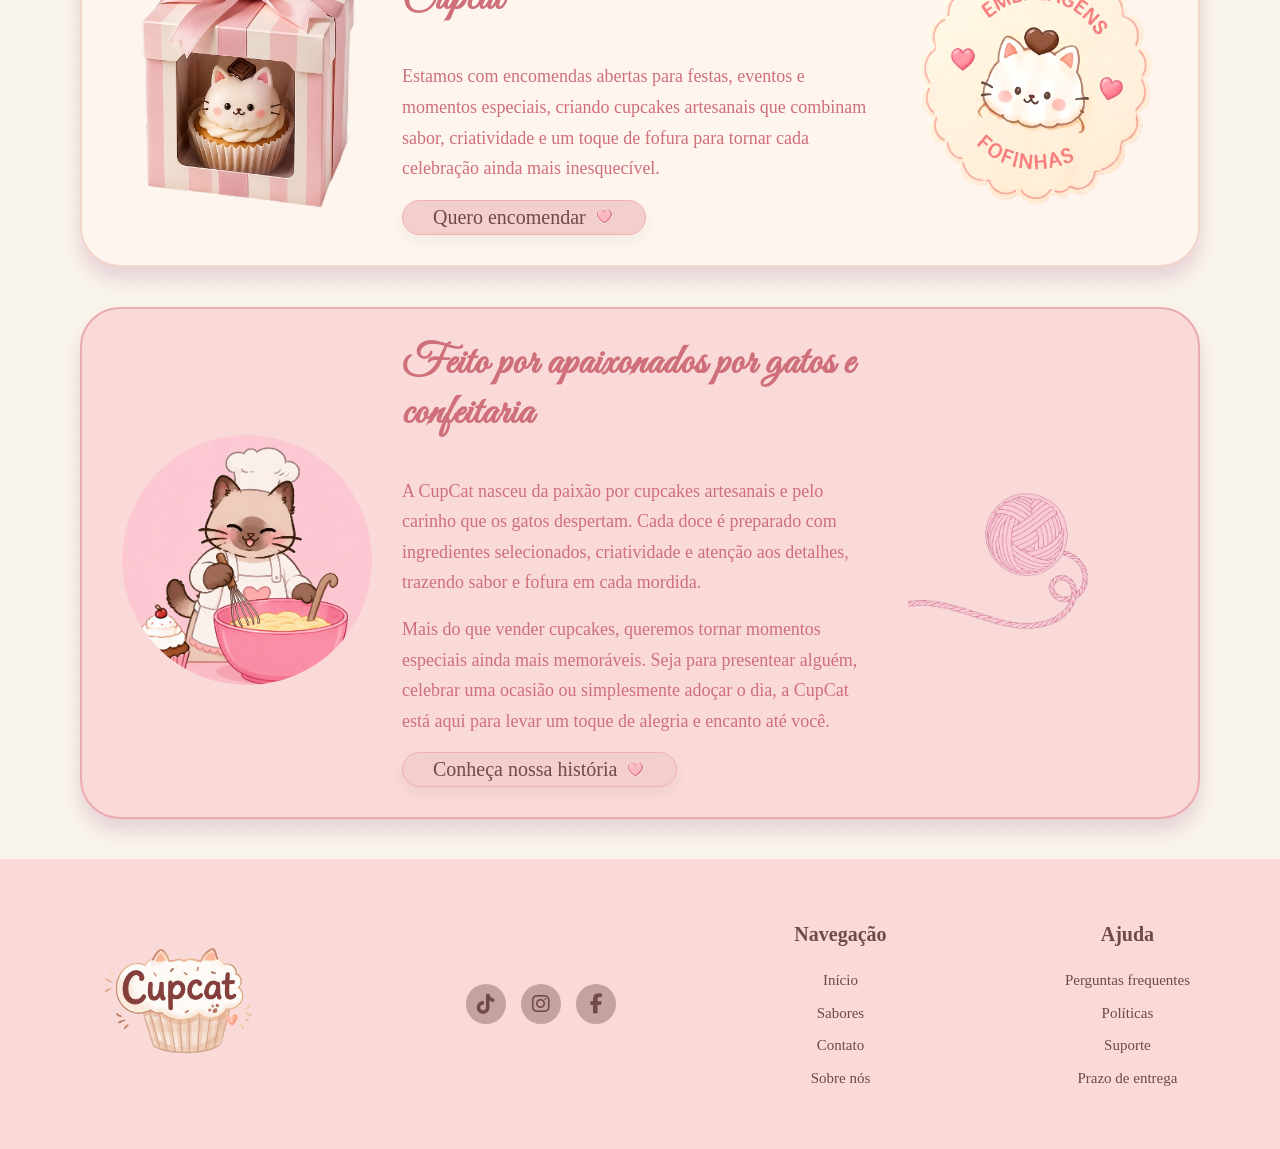
==== commit 13400ef0: "Ultima atualização" ====
--- a/LandingPage.html
+++ b/LandingPage.html
@@ -3,26 +3,19 @@
     <head>
         <meta charset="UTF-8" />
         <meta name="viewport" content="width=device-width, initial-scale=1.0" />
-        <meta
-            name="description"
-            content="CupCat — cupcakes artesanais inspirados em raças de gato. Sabores únicos, embalagens especiais e encomendas para festas e momentos especiais."
-        />
+        <meta name="description" content="CupCat — Cupcakes artesanais inspirados em raças de gato. Sabores únicos, embalagens especiais e encomendas para festas e momentos especiais." />
         <meta name="theme-color" content="#fadad9" />
-
         <meta property="og:type" content="website" />
         <meta property="og:title" content="CupCat — Cupcakes inspirados em raças de gato" />
-        <meta
-            property="og:description"
-            content="Sabores únicos, fofura garantida e muito amor em cada detalhe."
-        />
+        <meta property="og:description" content="Sabores únicos, fofura garantida e muito amor em cada detalhe." />
         <meta property="og:image" content="Art CupCat/LogoSemFundo.png" />
 
         <link rel="stylesheet" href="Style.css" />
         <link rel="icon" href="Art CupCat/LogoSemFundo.png" />
-        <link
-            rel="stylesheet"
-            href="https://cdnjs.cloudflare.com/ajax/libs/font-awesome/6.5.0/css/all.min.css"
-        />
+        <link rel="stylesheet" href="https://cdnjs.cloudflare.com/ajax/libs/font-awesome/6.5.0/css/all.min.css" />
+        <link rel="preconnect" href="https://fonts.googleapis.com">
+        <link rel="preconnect" href="https://fonts.gstatic.com" crossorigin>
+        <link href="https://fonts.googleapis.com/css2?family=Great+Vibes&display=swap" rel="stylesheet">
         <title>CupCat</title>
     </head>
     <body>
@@ -31,7 +24,6 @@
                 <div class="logo">
                     <img src="Art CupCat/LogoSemFundo.png" alt="Logo CupCat" />
                 </div>
-
                 <ul class="menu">
                     <li><a href="#">Início</a></li>
                     <li><a href="#">Sabores</a></li>
@@ -40,7 +32,7 @@
                 </ul>
 
                 <button class="button">
-                    <span>Peça Agora</span>
+                    Peça Agora
                     <img src="Art CupCat/icons/iconcoracao.png" alt="" />
                 </button>
             </nav>
@@ -49,70 +41,47 @@
         <main>
             <section class="hero">
                 <div class="hero-text">
-                    <h1>CUPCAKES</h1>
+                    <h1>CupCakes</h1>
                     <h2>inspirados em</h2>
-                    <h3>RAÇAS DE GATO</h3>
-                    <p>
-                        Sabores únicos, fofura garantida e muito amor em cada
-                        detalhe.
-                    </p>
+                    <h1>Gatos Fofinhos</h1>
+                    <p> Sabores únicos, fofura garantida e muito amor em cada detalhe.</p>
                     <button class="button">
-                        <span>Ver sabores</span>
+                        Ver sabores
                         <img src="Art CupCat/icons/iconcoracao.png" alt="" />
                     </button>
                 </div>
-
                 <div class="cupcakesprato">
-                    <img
-                        src="Art CupCat/cupcakes/cupcakesJntos.png"
-                        alt="Prato de cupcakes"
-                    />
+                    <img src="Art CupCat/cupcakes/cupcakesJntos.png" alt="Prato com quatro Cupcakes"/>
                 </div>
             </section>
 
             <section class="beneficios">
-                <div class="benefit-card">
-                    <img
-                        src="Art CupCat/icons/iconcupcake.png"
-                        alt=""
-                        loading="lazy"
-                    />
+                <div class="beneficios-card">
+                    <img src="Art CupCat/icons/iconcupcake.png" alt="Icone de cupcake" loading="lazy"/>
                     <div>
                         <h3>Encomendas personalizadas</h3>
                         <p>Para festas, presentes e momentos especiais</p>
                     </div>
                 </div>
 
-                <div class="benefit-card">
-                    <img
-                        src="Art CupCat/icons/iconPata.png"
-                        alt=""
-                        loading="lazy"
-                    />
+                <div class="beneficios-card">
+                    <img src="Art CupCat/icons/iconPata.png" alt="Icone de Pata" loading="lazy"/>
                     <div>
                         <h3>Feito artesanalmente</h3>
                         <p>Produzido com carinho do início ao fim</p>
                     </div>
                 </div>
 
-                <div class="benefit-card">
-                    <img
-                        src="Art CupCat/icons/iconcaixa.png"
-                        alt=""
-                        loading="lazy"
-                    />
+                <div class="beneficios-card">
+                    <img src="Art CupCat/icons/iconcaixa.png" alt="Icone de caixa" loading="lazy" />
                     <div>
                         <h3>Embalagem especial</h3>
                         <p>Presenteie com uma caixinha linda e delicada</p>
                     </div>
                 </div>
 
-                <div class="benefit-card">
-                    <img
-                        src="Art CupCat/icons/iconcoracao.png"
-                        alt=""
-                        loading="lazy"
-                    />
+                <div class="beneficios-card">
+                    <img src="Art CupCat/icons/iconcoracao.png" alt="Icone de coração" loading="lazy" />
                     <div>
                         <h3>Feito com amor</h3>
                         <p>Cada detalhe pensado para encantar você</p>
@@ -123,52 +92,31 @@
             <section class="sabores">
                 <div class="cards">
                     <div class="card">
-                        <img
-                            src="Art CupCat/cupcakes/cupcatLaranja.png"
-                            alt="Cupcake Laranja"
-                            loading="lazy"
-                        />
+                        <img src="Art CupCat/cupcakes/cupcatLaranja.png" alt="Cupcake sabor Laranja" loading="lazy" />
                         <h3>Laranja</h3>
-                        <p>
-                            Massa de laranja com recheio<br />de brigadeiro
-                            branco
-                        </p>
-                        <button class="button-cards">Conhecer</button>
+                        <p>Massa com sabor de laranja com recheio de Brigadeiro branco </p>
+                        <button class="button">Conhecer</button>
                     </div>
 
                     <div class="card">
-                        <img
-                            src="Art CupCat/cupcakes/cafe.png"
-                            alt="Cupcake Café"
-                            loading="lazy"
-                        />
-                        <h3>Café</h3>
-                        <p>Massa de café com recheio<br />de creme de avelã</p>
-                        <button class="button-cards">Conhecer</button>
+                        <img src="Art CupCat/cupcakes/cafe.png" alt="Cupcake sabor Capuccino" loading="lazy" />
+                        <h3>Capuccino</h3>
+                        <p>Massa com sabor de Capuccino com recheio e creme de Avelã</p>
+                        <button class="button">Conhecer</button>
                     </div>
 
                     <div class="card">
-                        <img
-                            src="Art CupCat/cupcakes/chocvanilla.png"
-                            alt="Cupcake Choc Vanilla"
-                            loading="lazy"
-                        />
+                        <img src="Art CupCat/cupcakes/chocvanilla.png" alt="Cupcake sabor Choc Vanilla" loading="lazy" />
                         <h3>Choc Vanilla</h3>
-                        <p>Massa de chocolate com recheio<br />de baunilha</p>
-                        <button class="button-cards">Conhecer</button>
+                        <p>Massa sabor Baunilha com recheio de Chocolate meio amargo</p>
+                        <button class="button">Conhecer</button>
                     </div>
 
                     <div class="card">
-                        <img
-                            src="Art CupCat/cupcakes/avela.png"
-                            alt="Cupcake Avelã"
-                            loading="lazy"
-                        />
+                        <img src="Art CupCat/cupcakes/avela.png" alt="Cupcake sabor Avelã" loading="lazy" /> 
                         <h3>Avelã</h3>
-                        <p>
-                            Massa de avelã com recheio<br />de frutas vermelhas
-                        </p>
-                        <button class="button-cards">Conhecer</button>
+                        <p> Massa sabor Avelã com recheio de recheio de Creme de Avelã</p>
+                        <button class="button">Conhecer</button>
                     </div>
                 </div>
             </section>
@@ -176,64 +124,36 @@
             <section class="promo-section">
                 <div class="promo-card">
                     <div class="image-caixa">
-                        <img
-                            src="Art CupCat/cupcakes/cupcakeCaixa.png"
-                            alt="Caixa de presente"
-                            loading="lazy"
-                        />
+                        <img src="Art CupCat/cupcakes/cupcakeCaixa.png" alt="Caixa para presente" loading="lazy" />
                     </div>
                     <div class="promo-content">
                         <h2>Presenteie com amor, presenteie com Cupcat</h2>
-                        <p>
-                            Encomendas abertas para festas, eventos e momentos
-                            especiais.
-                        </p>
+                        <p>Estamos com encomendas abertas para festas, eventos e momentos especiais, criando cupcakes artesanais que combinam sabor, criatividade e um toque de fofura para tornar cada celebração ainda mais inesquecível.</p>
                         <button class="button">
-                            <span>Quero encomendar</span>
-                            <img
-                                src="Art CupCat/icons/iconcoracao.png"
-                                alt=""
-                            />
+                            Quero encomendar
+                            <img src="Art CupCat/icons/iconcoracao.png" alt="" />
                         </button>
                     </div>
                     <div class="promo-side">
-                        <img
-                            src="Art CupCat/icons/seloEmbalagens.png"
-                            alt="Selo de embalagens especiais"
-                            loading="lazy"
-                        />
+                        <img src="Art CupCat/icons/seloEmbalagens.png" alt="Selo de embalagens especiais" loading="lazy" />
                     </div>
                 </div>
 
                 <div class="promo-card purple">
                     <div class="imagem-gato">
-                        <img
-                            src="Art CupCat/gatoCozinhando.png"
-                            alt="Confeiteira apaixonada"
-                            loading="lazy"
-                        />
+                        <img src="Art CupCat/gatoCozinhando.png" alt="Gato cozinhando cupcakes" loading="lazy" />
                     </div>
                     <div class="promo-content">
                         <h2>Feito por apaixonados por gatos e confeitaria</h2>
-                        <p>
-                            A Cupcat nasceu do amor pelos gatos e da paixão por
-                            cupcakes. Aqui, cada detalhe é pensado para encantar
-                            você e quem você ama.
-                        </p>
+                        <p>A CupCat nasceu da paixão por cupcakes artesanais e pelo carinho que os gatos despertam. Cada doce é preparado com ingredientes selecionados, criatividade e atenção aos detalhes, trazendo sabor e fofura em cada mordida.</p>
+                        <p>Mais do que vender cupcakes, queremos tornar momentos especiais ainda mais memoráveis. Seja para presentear alguém, celebrar uma ocasião ou simplesmente adoçar o dia, a CupCat está aqui para levar um toque de alegria e encanto até você. </p>
                         <button class="button">
-                            <span>Conheça nossa história</span>
-                            <img
-                                src="Art CupCat/icons/iconcoracao.png"
-                                alt=""
-                            />
+                            Conheça nossa história
+                            <img src="Art CupCat/icons/iconcoracao.png" alt="" />
                         </button>
                     </div>
                     <div class="promo-side">
-                        <img
-                            src="Art CupCat/icons/iconNovelo.png"
-                            alt="Novelo de lã"
-                            loading="lazy"
-                        />
+                        <img src="Art CupCat/icons/iconNovelo.png" alt="Novelo de lã lilas" loading="lazy" />
                     </div>
                 </div>
             </section>
@@ -242,25 +162,18 @@
         <footer class="footer">
             <div class="footer-container">
                 <div class="footerLogo">
-                    <img
-                        src="Art CupCat/LogoSemFundo.png"
-                        alt="Logo CupCat"
-                        loading="lazy"
-                    />
+                    <img src="Art CupCat/LogoSemFundo.png" alt="Logo CupCat" loading="lazy" />
                 </div>
 
                 <div class="social">
-                    <a href="#" aria-label="YouTube">
-                        <i class="fa-brands fa-youtube" aria-hidden="true"></i>
-                    </a>
-                    <a href="#" aria-label="Facebook">
-                        <i class="fa-brands fa-facebook-f" aria-hidden="true"></i>
+                    <a href="#" aria-label="TikTok">
+                        <i class="fa-brands fa-tiktok" aria-hidden="true"></i>
                     </a>
                     <a href="#" aria-label="Instagram">
                         <i class="fa-brands fa-instagram" aria-hidden="true"></i>
                     </a>
-                    <a href="#" aria-label="Twitter">
-                        <i class="fa-brands fa-twitter" aria-hidden="true"></i>
+                    <a href="#" aria-label="Facebook">
+                        <i class="fa-brands fa-facebook-f" aria-hidden="true"></i>
                     </a>
                 </div>
 
--- a/Style.css
+++ b/Style.css
@@ -5,55 +5,58 @@
     --MutedRaspberry: #d78289;
     --AntiqueRose: #ce6f79;
     --VintagePink: #c65c69;
-    --creme: #fae9d7;
     --brancoCreme: #faf5ec;
     --gateway-smoke: #70494a;
-    --sakura: #ec9c9d;
+    --sakura: #f1b0b2;
     --misty-rose: #f2cfca;
 }
-
 * {
     margin: 0;
     padding: 0;
     box-sizing: border-box;
 }
-
 body {
     background-color: var(--brancoCreme);
-}
-
+    background-image:radial-gradient(rgba(255, 255, 255, 0.4) 1px, transparent 1px);
+    background-size: 22px 22px;
+    font-family: Georgia, "Times New Roman", Times, serif;
+    color: var(--gateway-smoke);
+    scroll-behavior: smooth;
+    line-height: 1.5;
+}
 img {
     max-width: 100%;
     height: auto;
 }
-
 :focus:not(:focus-visible) {
     outline: none;
 }
-
 :focus-visible {
     outline: 2px solid var(--AntiqueRose);
     outline-offset: 3px;
     border-radius: 4px;
 }
 
-/* ===========================
-   NAV
-=========================== */
+
+/*NAV*/
 nav {
-    background-color: var(--PaleBlush);
+    background: rgba(250, 218, 217, 0.82);
+    backdrop-filter: blur(10px);
+    position: sticky;
+    top: 0;
+    z-index: 999;
     display: flex;
     justify-content: space-between;
     align-items: center;
     padding: 16px 50px;
     flex-wrap: wrap;
     gap: 16px;
-}
-
+    box-shadow:0 4px 12px rgba(0, 0, 0, 0.03);
+    transition: all 0.3s ease;
+}
 .logo img {
     height: 60px;
 }
-
 .menu {
     font-size: 20px;
     display: flex;
@@ -65,19 +68,30 @@
 }
 
 .menu a {
+    position: relative;
     color: var(--gateway-smoke);
     font-weight: 500;
     text-decoration: none;
-    transition: color 0.3s;
-}
-
+    transition: color 0.3s ease, transform 0.3s ease;
+}
+.menu a::after {
+    content: "";
+    position: absolute;
+    left: 0;
+    bottom: -5px;
+    width: 0%;
+    height: 2px;
+    background: var(--sakura);
+    transition: width 0.3s ease;
+}
+.menu a:hover::after {
+    width: 100%;
+}
 .menu a:hover {
     color: var(--sakura);
 }
 
-/* ===========================
-   BOTÕES
-=========================== */
+/*BOTÕES*/
 .button {
     background-color: var(--misty-rose);
     color: var(--gateway-smoke);
@@ -91,24 +105,20 @@
     justify-content: center;
     gap: 8px;
     cursor: pointer;
-    transition:
-        background-color 0.3s,
-        transform 0.3s;
-}
-
+    transition: background-color 0.3s, transform 0.3s;
+    box-shadow:0 6px 15px rgba(0, 0, 0, 0.05);
+}
 .button:hover {
-    transform: scale(1.05);
+    transform: translateY(-2px) scale(1.05);
     background-color: var(--sakura);
-}
-
+    box-shadow: 0 10px 20px rgba(0, 0, 0, 0.08);
+}
 .button img {
     height: 20px;
     width: auto;
 }
 
-/* ===========================
-   HERO
-=========================== */
+/*HERO*/
 .hero {
     display: flex;
     justify-content: space-between;
@@ -124,28 +134,29 @@
 }
 
 .hero-text h1 {
-    font-size: 65px;
+    font-family: "Great Vibes";
+    font-size: 75px;
     color: var(--MutedRaspberry);
 }
 
 .hero-text h2 {
-    font-size: 35px;
-    font-style: italic;
+    font-family: "Great Vibes", cursive;
+    font-size: 60px;
+    font-weight: normal;
     color: var(--MutedRaspberry);
-}
-
-.hero-text h3 {
-    font-size: 40px;
-    color: var(--MutedRaspberry);
-    margin-top: 10px;
+    letter-spacing: 1px;
+    text-shadow: 0 2px 8px rgba(224, 149, 156, 0.25);
+    line-height: 1.1;
 }
 
 .hero-text p {
-    color: var(--WarmPink);
-    line-height: 1.4;
+    color: var(--gateway-smoke);
+    font-family: "Great Vibes", cursive;
+    letter-spacing: 1px;
+    opacity: 0.9;
+    font-size: 23px;
     margin: 20px 0;
 }
-
 .cupcakesprato {
     flex: 1 1 320px;
     display: flex;
@@ -155,11 +166,14 @@
 .cupcakesprato img {
     width: 100%;
     max-width: 600px;
-}
-
-/* ===========================
-   BENEFÍCIOS
-=========================== */
+    transition: transform 0.5s ease,filter 0.5s ease;
+}
+.cupcakesprato img:hover {
+    transform: scale(1.03);
+    filter: drop-shadow(0 12px 20px rgba(119, 1, 82, 0.151));
+}
+
+/*BENEFÍCIOS */
 .beneficios {
     background: var(--PaleBlush);
     margin: 4vw 8vw;
@@ -167,34 +181,35 @@
     padding: 40px;
     display: grid;
     grid-template-columns: repeat(4, 1fr);
-    gap: 30px;
-}
-
-.benefit-card {
-    display: flex;
-    gap: 15px;
+    gap: 20px;
+}
+.beneficios-card {
+    display: flex;
+    gap: 10px;
     align-items: flex-start;
 }
 
-.benefit-card img {
+.beneficios-card img {
     width: 65px;
-    flex-shrink: 0;
-}
-
-.benefit-card h3 {
+}
+
+.beneficios-card h3 {
+    font-family: "Great Vibes";
+    letter-spacing: 1px;
     color: var(--VintagePink);
-    font-size: 16px;
-}
-
-.benefit-card p {
+    font-size: 25px;
+    opacity: 0.9;
+    
+}
+
+.beneficios-card p {
     margin-top: 8px;
     color: var(--gateway-smoke);
     font-size: 14px;
-}
-
-/* ===========================
-   CARDS DE SABORES
-=========================== */
+    opacity: 0.9;
+}
+
+/* CARDS DE SABORES*/
 .cards {
     display: flex;
     justify-content: center;
@@ -209,21 +224,29 @@
     border-radius: 25px;
     padding: 25px 15px;
     text-align: center;
-    box-shadow: 0px 5px 12px rgba(28, 6, 6, 0.31);
+    box-shadow:
+    0 4px 10px rgba(0, 0, 0, 0.03),
+    0 12px 30px rgba(0, 0, 0, 0.08);
     transition: transform 0.3s;
 }
 
 .card:hover {
-    transform: translateY(-5px);
-}
-
+    transform: translateY(-8px);
+    box-shadow: 0 12px 20px rgba(119, 1, 82, 0.151)
+}
 .card img {
     width: 150px;
     margin: 0 auto 10px;
+    transition: transform 0.4s ease;
+}
+.card:hover img {
+    transform: scale(1.08);
 }
 
 .card h3 {
-    font-size: 20px;
+    font-family: "Great Vibes", cursive;
+    letter-spacing: 1px;
+    font-size: 30px;
     margin: 10px;
     color: var(--AntiqueRose);
     opacity: 0.9;
@@ -232,33 +255,14 @@
 
 .card p {
     font-size: 13px;
-    opacity: 0.8;
+    opacity: 0.7;
     margin-bottom: 15px;
     font-weight: bold;
     color: var(--gateway-smoke);
 }
 
-.button-cards {
-    border: 1px solid var(--sakura);
-    padding: 8px 20px;
-    border-radius: 20px;
-    cursor: pointer;
-    font-weight: bold;
-    background-color: var(--misty-rose);
-    color: var(--gateway-smoke);
-    transition:
-        background-color 0.3s,
-        transform 0.3s;
-}
-
-.button-cards:hover {
-    background-color: var(--sakura);
-    transform: scale(1.05);
-}
-
-/* ===========================
-   SEÇÃO PROMO
-=========================== */
+
+/* SEÇÃO PROMO*/
 .promo-section {
     padding: 40px 80px;
     display: flex;
@@ -276,8 +280,13 @@
     justify-content: space-between;
     gap: 30px;
     flex-wrap: wrap;
-}
-
+    box-shadow: 0 12px 20px rgba(119, 1, 82, 0.151);
+    transition: transform 0.3s ease, box-shadow 0.3s ease;
+}
+.promo-card:hover {
+    transform: translateY(-4px);
+    box-shadow: 0 12px 20px rgba(119, 1, 82, 0.151);
+}
 .purple {
     background: var(--PaleBlush);
     border-color: var(--SoftCoral);
@@ -295,6 +304,10 @@
 
 .promo-content {
     flex: 1 1 300px;
+    display: flex;
+    flex-direction: column;
+    align-items: flex-start;
+    gap: 16px; 
 }
 
 .promo-content h2 {
@@ -302,34 +315,17 @@
     line-height: 1.2;
     color: var(--AntiqueRose);
     margin-bottom: 20px;
+    font-family: "Great Vibes", cursive;
+    letter-spacing: 1px;
 }
 
 .promo-content p {
-    font-size: 20px;
+    font-size: 18px;
     line-height: 1.7;
     color: var(--AntiqueRose);
-    margin-bottom: 25px;
-}
-
-.promo-content button {
-    background-color: var(--misty-rose);
-    color: var(--gateway-smoke);
-    border: 1px solid var(--sakura);
-    border-radius: 40px;
-    padding: 16px 35px;
-    font-size: 18px;
-    font-weight: 600;
-    cursor: pointer;
-    transition: transform 0.3s;
-}
-
-.promo-content button:hover {
-    transform: scale(1.05);
-}
-
-/* ===========================
-   FOOTER
-=========================== */
+}
+
+/* FOOTER */
 footer {
     font-family: Georgia, "Times New Roman", Times, serif;
     padding: 60px;
@@ -351,7 +347,6 @@
     gap: 40px;
     flex-wrap: wrap;
 }
-
 .footer-links {
     display: flex;
     flex-direction: column;
@@ -401,56 +396,45 @@
 
 .social a:hover {
     background: #70494a75;
+
     color: var(--sakura);
-}
-
-/* ===========================
-   RESPONSIVO — DESKTOP PEQUENO / TABLET GRANDE
-=========================== */
+
+    transform:
+        translateY(-3px) scale(1.08);
+}
+
+/* DESKTOP PEQUENO*/
 @media (max-width: 1024px) {
     nav {
         padding: 16px 32px;
     }
-
     .hero {
         padding: 40px 40px;
     }
-
     .hero-text h1 {
         font-size: 56px;
     }
-
-    .hero-text h3 {
-        font-size: 36px;
-    }
-
     .beneficios {
         grid-template-columns: repeat(2, 1fr);
         margin: 4vw;
         gap: 24px;
     }
-
     .cards {
         padding: 30px 40px;
     }
-
     .promo-section {
         padding: 30px 40px;
     }
-
     .promo-content h2 {
         font-size: 34px;
     }
-
     .promo-content p {
         font-size: 18px;
     }
 }
 
-/* ===========================
-   RESPONSIVO — TABLET
-=========================== */
-@media (max-width: 768px) {
+/* RESPONSIVO — TABLET*/
+@media (max-width: 900px) {
     nav {
         padding: 16px 24px;
     }
@@ -474,27 +458,56 @@
         margin: 20px auto;
     }
 
+    .cupcakesprato {
+        order: 2;
+        width: 100%;
+        height: auto;         
+        min-height: 280px;      
+    }
+
     .cupcakesprato img {
-        max-width: 380px;
+        width: auto;            
+        max-width: 100%;
+        height: 280px;        
+        object-fit: contain; 
+        display: block;
+        margin: 0 auto;
     }
 
     .promo-card {
         flex-direction: column;
+        align-items: center;
         text-align: center;
         padding: 30px 24px;
     }
-
+    .image-caixa img,
+    .imagem-gato img{
+        width: 180px;
+    }
+    .promo-side {
+        display: none;
+    }
     .promo-content h2 {
         font-size: 28px;
     }
 
+    .promo-content {
+        align-items: center;
+    }
     .promo-content p {
         font-size: 16px;
     }
 
     .footer-container {
-        justify-content: center;
+        display: grid;
+        grid-template-columns: repeat(2, 1fr);
+        align-items: center;
         text-align: center;
+        gap: 28px;
+    }
+    .social {
+        justify-self: center;
+        align-self: center;
     }
 
     .footer-links {
@@ -503,9 +516,7 @@
     }
 }
 
-/* ===========================
-   RESPONSIVO — MOBILE
-=========================== */
+/* RESPONSIVO — MOBILE*/
 @media (max-width: 600px) {
     nav {
         flex-direction: column;
@@ -531,6 +542,7 @@
 
     .hero {
         padding: 30px 20px;
+        align-items: center;
     }
 
     .hero-text h1 {
@@ -541,14 +553,9 @@
         font-size: 24px;
     }
 
-    .hero-text h3 {
-        font-size: 28px;
-    }
-
-    .cupcakesprato img {
-        max-width: 260px;
-    }
-
+    .hero-text {
+        order: 1;
+    }
     .beneficios {
         grid-template-columns: 1fr;
         margin: 16px;
@@ -565,42 +572,37 @@
         padding: 20px 16px;
         gap: 24px;
     }
-
     .promo-card {
+        flex-direction: column;
+        align-items: center;
+        text-align: center;
         padding: 24px 16px;
     }
-
     .image-caixa img,
-    .imagem-gato img,
-    .promo-side img {
-        width: 200px;
-    }
-
+    .imagem-gato img {
+        width: 160px;
+    }
+
+    .promo-side {
+        display: none;
+    }
     .promo-content h2 {
         font-size: 24px;
     }
-
+    .promo-content p {
+        margin-bottom: 20px; 
+    }
+    .promo-content {
+        align-items: center;
+    }
     .promo-content button {
         padding: 12px 28px;
         font-size: 16px;
     }
-
     footer {
         padding: 40px 16px;
     }
-
     .footerLogo img {
         height: 64px;
     }
-
-    .footer-container {
-        flex-direction: column;
-        align-items: center;
-        gap: 28px;
-    }
-
-    .footer-links {
-        align-items: center;
-        text-align: center;
-    }
-}
+}
